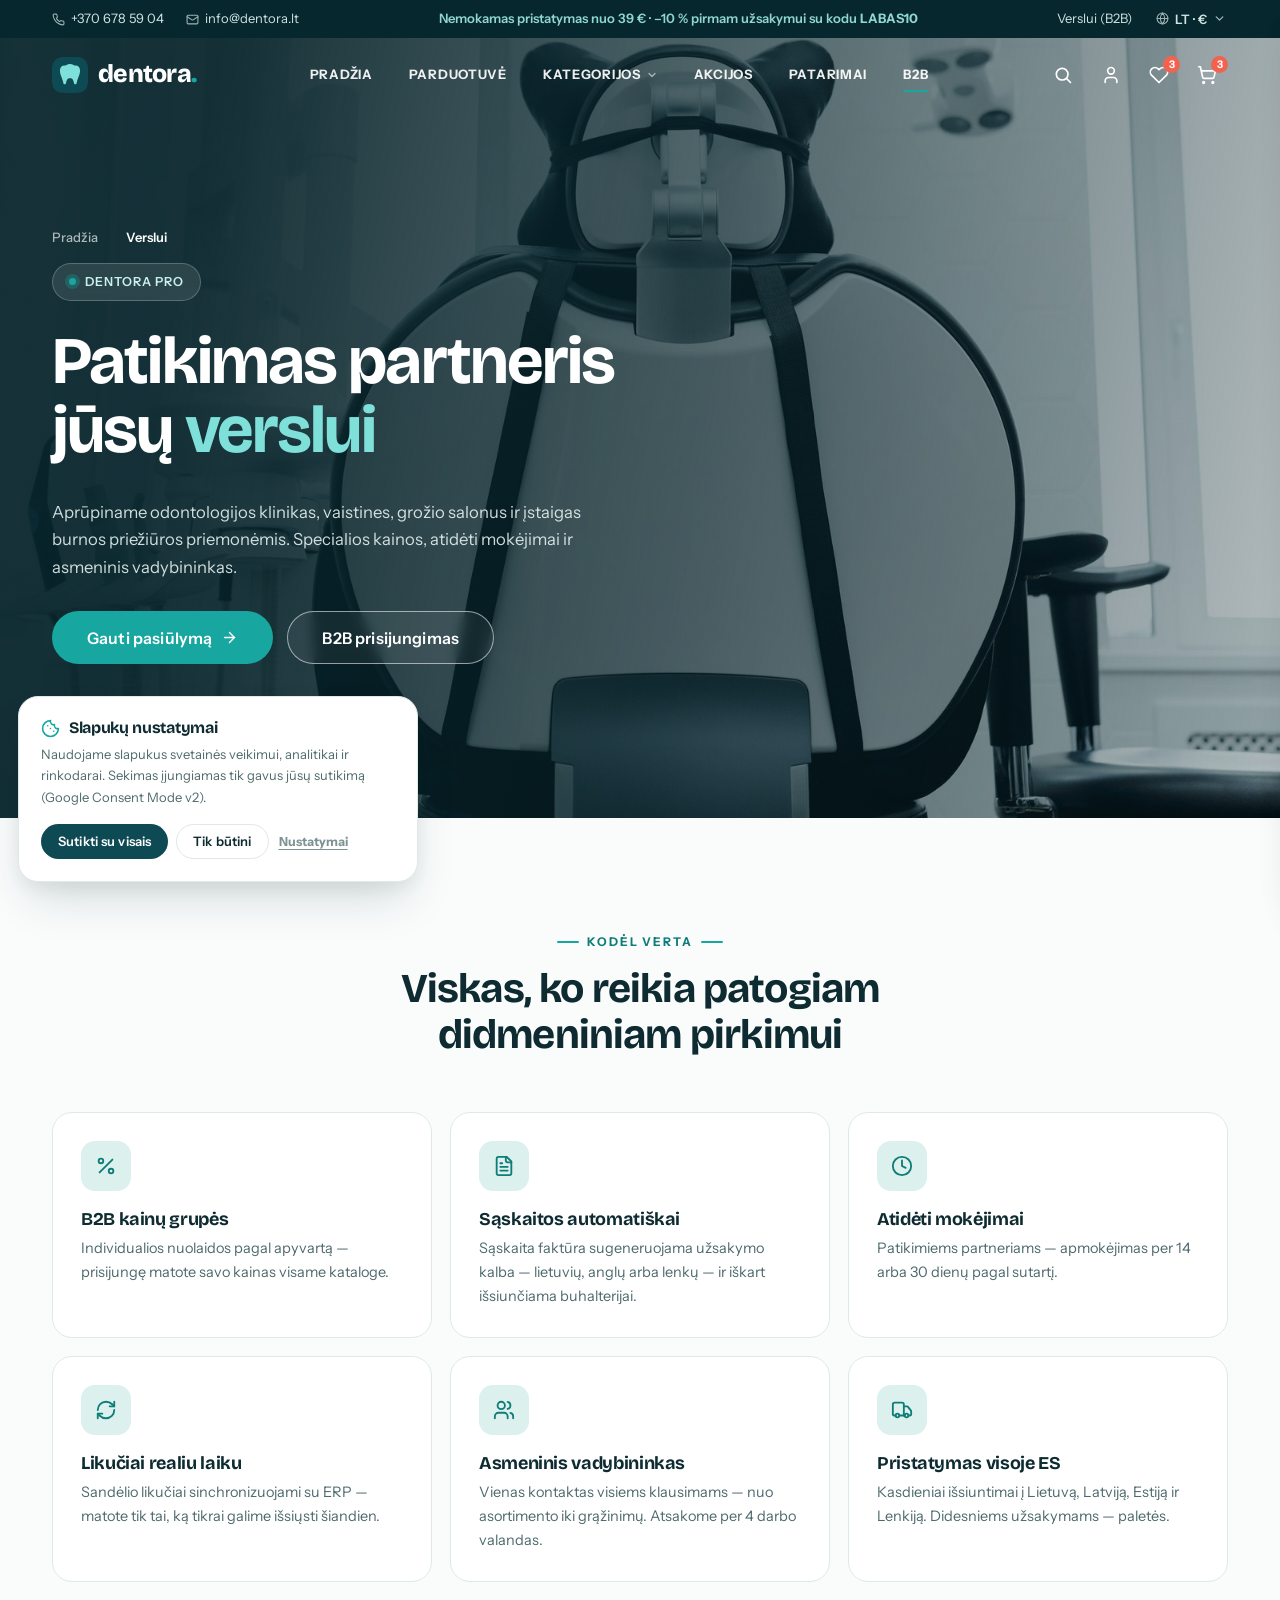
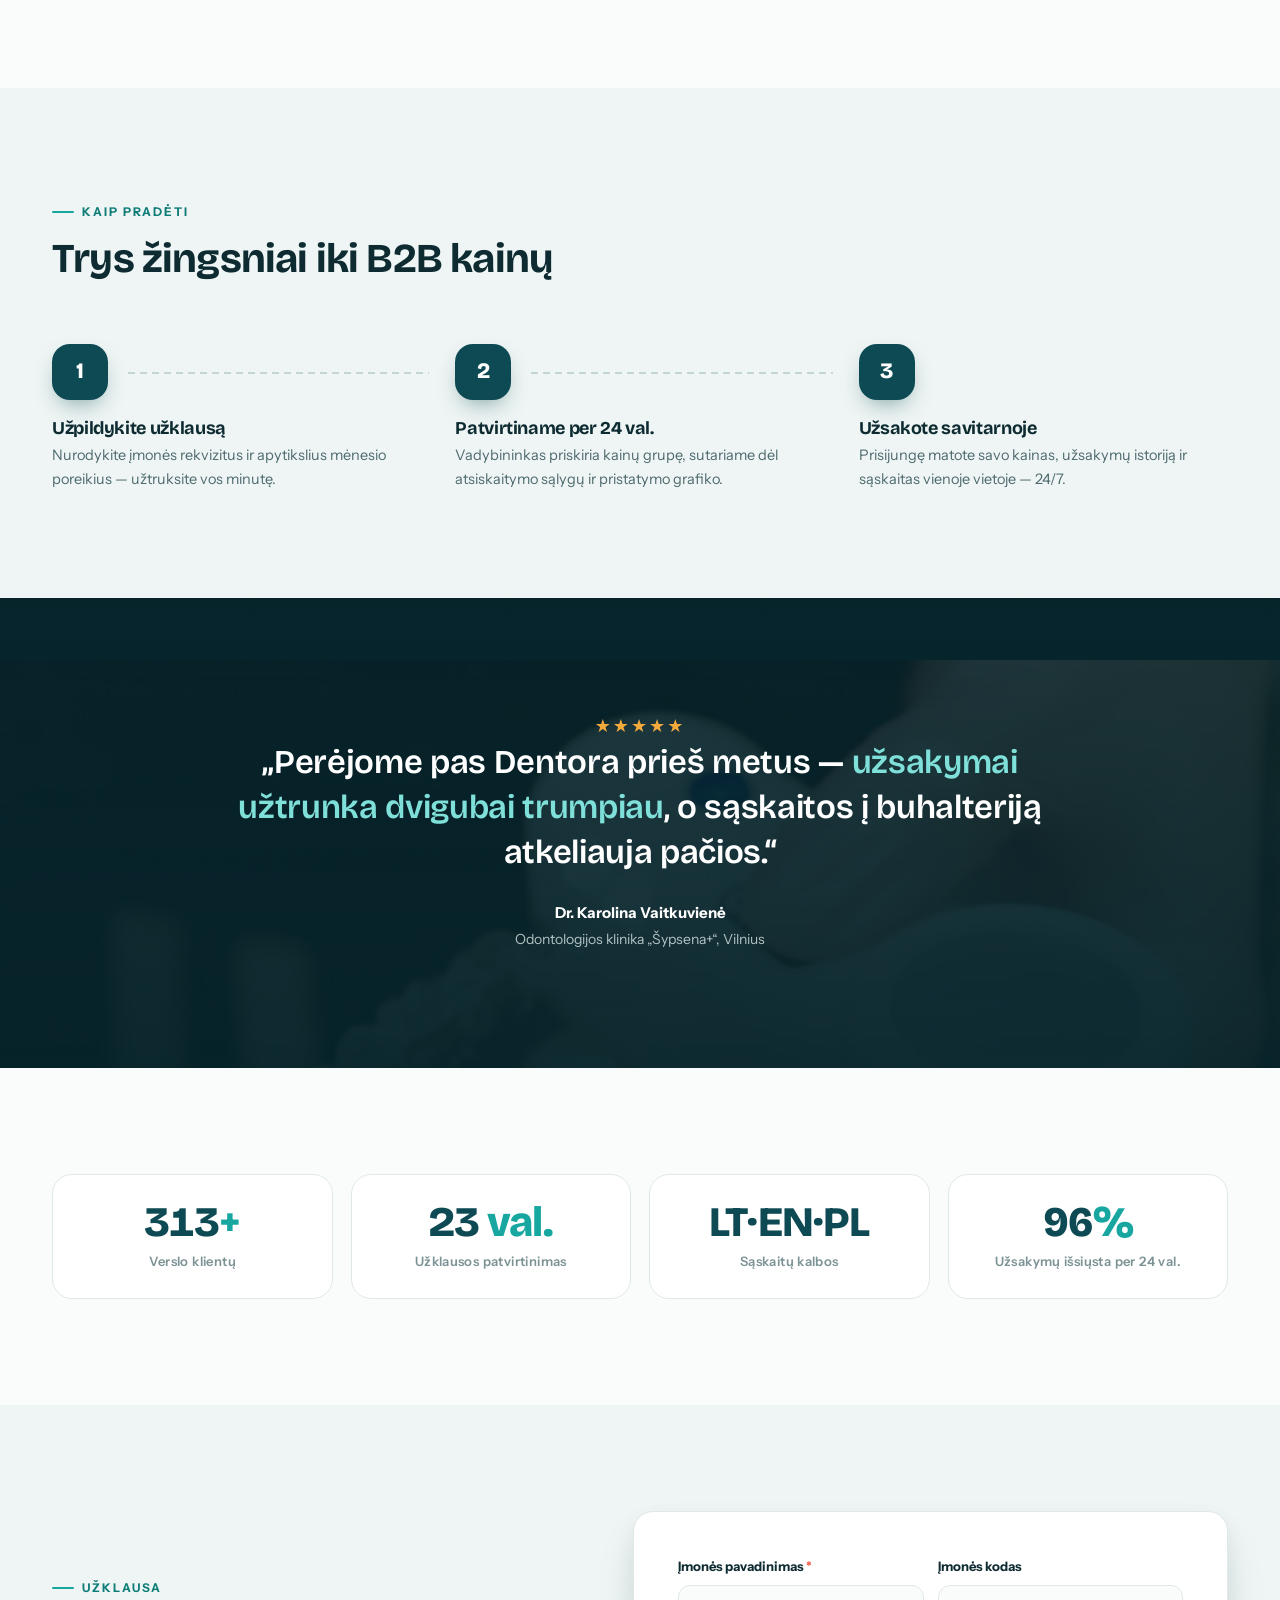
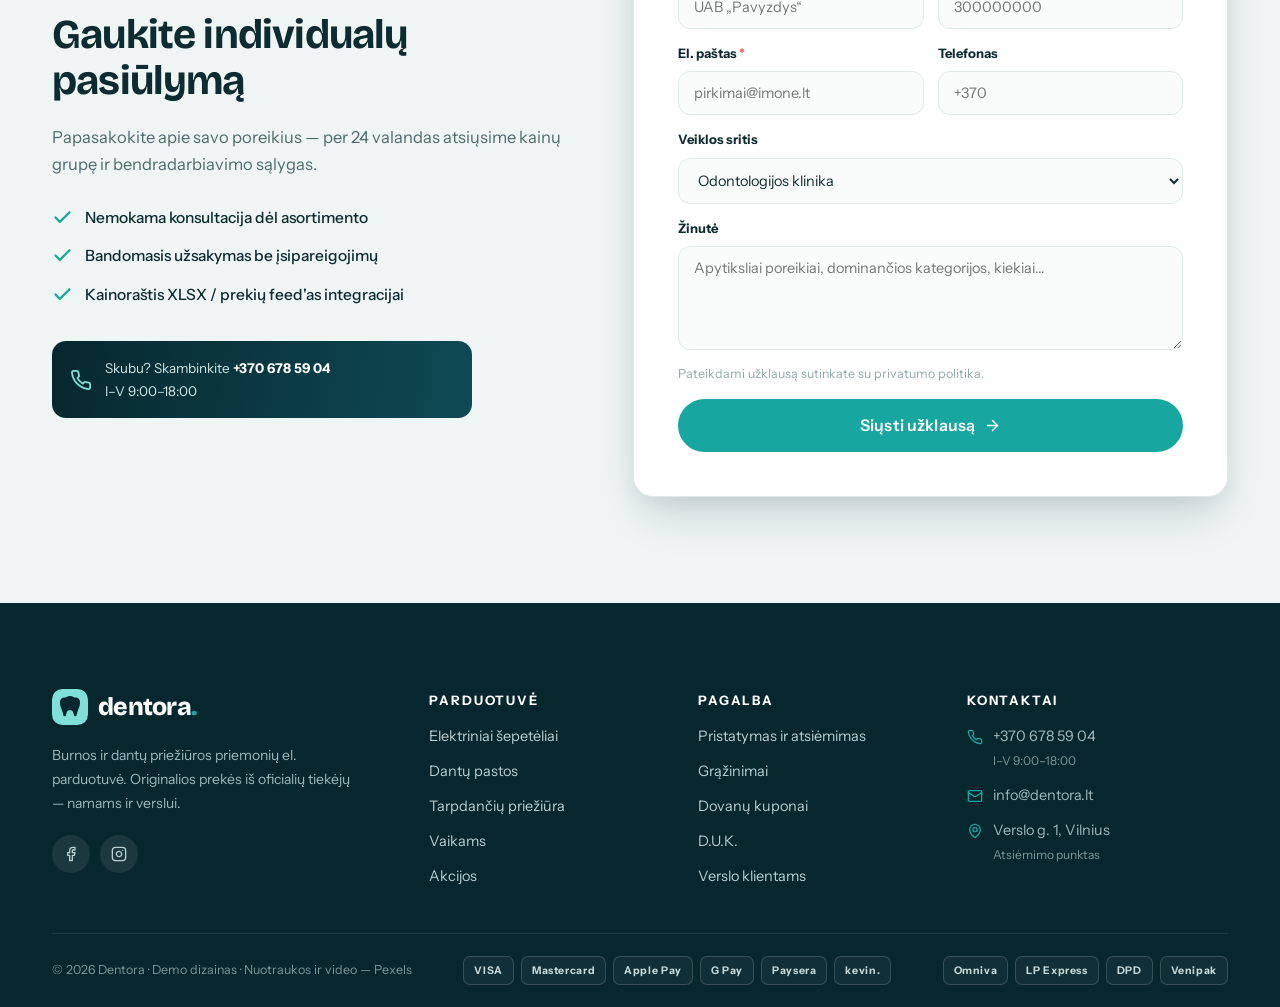
==== b2b.html @ 3f52b4b7 "Dentora demo dizainas: pradžios, parduotuvės, prekės ir B2B puslapiai Statinis HTML demo burnos prie" ====
<!doctype html>
<html lang="lt">
<head>
<meta charset="utf-8">
<meta name="viewport" content="width=device-width, initial-scale=1, viewport-fit=cover">
<title>Dentora verslui — B2B</title>
<meta name="description" content="Demo dizainas: B2B puslapis — kainų grupės verslo klientams, automatinės sąskaitos LT/EN/PL, asmeninis vadybininkas.">
<link rel="icon" href="data:image/svg+xml,%3Csvg xmlns='http://www.w3.org/2000/svg' viewBox='0 0 24 24'%3E%3Crect width='24' height='24' rx='6' fill='%230E4A54'/%3E%3Cpath d='M12 4.6c-1.9 0-2.3 1.1-3.8 1.1S5.3 6.8 5.3 9c0 3 1.5 4.5 2.2 8.2.3 1.3 1.6 1.4 1.9 0 .4-1.8.7-3 2.6-3s2.2 1.2 2.6 3c.3 1.4 1.6 1.3 1.9 0C17.2 13.5 18.7 12 18.7 9c0-2.2-1.4-3.3-2.9-3.3S13.9 4.6 12 4.6z' fill='%237FE0DA'/%3E%3C/svg%3E">
<link rel="preconnect" href="https://fonts.googleapis.com">
<link rel="preconnect" href="https://fonts.gstatic.com" crossorigin>
<link href="https://fonts.googleapis.com/css2?family=Bricolage+Grotesque:opsz,wght@12..96,500..800&family=Instrument+Sans:ital,wght@0,400..700;1,400&display=swap" rel="stylesheet">
<link rel="stylesheet" href="assets/css/style.css">
</head>
<body>

<svg xmlns="http://www.w3.org/2000/svg" style="display:none" aria-hidden="true">
  <defs>
    <symbol id="i-search" viewBox="0 0 24 24" fill="none" stroke="currentColor" stroke-width="2" stroke-linecap="round" stroke-linejoin="round"><circle cx="11" cy="11" r="7"/><path d="m21 21-4.3-4.3"/></symbol>
    <symbol id="i-heart" viewBox="0 0 24 24" fill="none" stroke="currentColor" stroke-width="2" stroke-linecap="round" stroke-linejoin="round"><path d="M20.8 4.6a5.5 5.5 0 0 0-7.8 0L12 5.6l-1-1a5.5 5.5 0 0 0-7.8 7.8l1 1L12 21l7.8-7.6 1-1a5.5 5.5 0 0 0 0-7.8z"/></symbol>
    <symbol id="i-cart" viewBox="0 0 24 24" fill="none" stroke="currentColor" stroke-width="2" stroke-linecap="round" stroke-linejoin="round"><circle cx="8" cy="21" r="1"/><circle cx="19" cy="21" r="1"/><path d="M2.05 2.05h2l2.66 12.42a2 2 0 0 0 2 1.58h9.78a2 2 0 0 0 1.95-1.57l1.65-7.43H5.12"/></symbol>
    <symbol id="i-user" viewBox="0 0 24 24" fill="none" stroke="currentColor" stroke-width="2" stroke-linecap="round" stroke-linejoin="round"><path d="M19 21v-2a4 4 0 0 0-4-4H9a4 4 0 0 0-4 4v2"/><circle cx="12" cy="7" r="4"/></symbol>
    <symbol id="i-menu" viewBox="0 0 24 24" fill="none" stroke="currentColor" stroke-width="2" stroke-linecap="round"><path d="M4 6h16M4 12h16M4 18h16"/></symbol>
    <symbol id="i-x" viewBox="0 0 24 24" fill="none" stroke="currentColor" stroke-width="2" stroke-linecap="round"><path d="M18 6 6 18M6 6l12 12"/></symbol>
    <symbol id="i-chev" viewBox="0 0 24 24" fill="none" stroke="currentColor" stroke-width="2.5" stroke-linecap="round" stroke-linejoin="round"><path d="m6 9 6 6 6-6"/></symbol>
    <symbol id="i-arrow" viewBox="0 0 24 24" fill="none" stroke="currentColor" stroke-width="2" stroke-linecap="round" stroke-linejoin="round"><path d="M5 12h14"/><path d="m12 5 7 7-7 7"/></symbol>
    <symbol id="i-check" viewBox="0 0 24 24" fill="none" stroke="currentColor" stroke-width="2.5" stroke-linecap="round" stroke-linejoin="round"><path d="M20 6 9 17l-5-5"/></symbol>
    <symbol id="i-truck" viewBox="0 0 24 24" fill="none" stroke="currentColor" stroke-width="2" stroke-linecap="round" stroke-linejoin="round"><path d="M14 18V6a2 2 0 0 0-2-2H4a2 2 0 0 0-2 2v11a1 1 0 0 0 1 1h2"/><path d="M15 18H9"/><path d="M19 18h2a1 1 0 0 0 1-1v-3.65a1 1 0 0 0-.22-.62l-3.48-4.35A1 1 0 0 0 17.52 8H14"/><circle cx="17" cy="18" r="2"/><circle cx="7" cy="18" r="2"/></symbol>
    <symbol id="i-shield" viewBox="0 0 24 24" fill="none" stroke="currentColor" stroke-width="2" stroke-linecap="round" stroke-linejoin="round"><path d="M20 13c0 5-3.5 7.5-7.66 8.95a1 1 0 0 1-.67-.01C7.5 20.5 4 18 4 13V6a1 1 0 0 1 1-1c2 0 4.5-1.2 6.24-2.72a1.17 1.17 0 0 1 1.52 0C14.51 3.81 17 5 19 5a1 1 0 0 1 1 1z"/><path d="m9 12 2 2 4-4"/></symbol>
    <symbol id="i-briefcase" viewBox="0 0 24 24" fill="none" stroke="currentColor" stroke-width="2" stroke-linecap="round" stroke-linejoin="round"><path d="M16 20V4a2 2 0 0 0-2-2h-4a2 2 0 0 0-2 2v16"/><rect width="20" height="14" x="2" y="6" rx="2"/></symbol>
    <symbol id="i-phone" viewBox="0 0 24 24" fill="none" stroke="currentColor" stroke-width="2" stroke-linecap="round" stroke-linejoin="round"><path d="M22 16.92v3a2 2 0 0 1-2.18 2 19.79 19.79 0 0 1-8.63-3.07 19.5 19.5 0 0 1-6-6 19.79 19.79 0 0 1-3.07-8.67A2 2 0 0 1 4.11 2h3a2 2 0 0 1 2 1.72 12.84 12.84 0 0 0 .7 2.81 2 2 0 0 1-.45 2.11L8.09 9.91a16 16 0 0 0 6 6l1.27-1.27a2 2 0 0 1 2.11-.45 12.84 12.84 0 0 0 2.81.7A2 2 0 0 1 22 16.92z"/></symbol>
    <symbol id="i-mail" viewBox="0 0 24 24" fill="none" stroke="currentColor" stroke-width="2" stroke-linecap="round" stroke-linejoin="round"><rect width="20" height="16" x="2" y="4" rx="2"/><path d="m22 7-8.97 5.7a1.94 1.94 0 0 1-2.06 0L2 7"/></symbol>
    <symbol id="i-pin" viewBox="0 0 24 24" fill="none" stroke="currentColor" stroke-width="2" stroke-linecap="round" stroke-linejoin="round"><path d="M20 10c0 6-8 12-8 12s-8-6-8-12a8 8 0 0 1 16 0Z"/><circle cx="12" cy="10" r="3"/></symbol>
    <symbol id="i-globe" viewBox="0 0 24 24" fill="none" stroke="currentColor" stroke-width="2" stroke-linecap="round" stroke-linejoin="round"><circle cx="12" cy="12" r="10"/><path d="M12 2a14.5 14.5 0 0 0 0 20 14.5 14.5 0 0 0 0-20"/><path d="M2 12h20"/></symbol>
    <symbol id="i-cookie" viewBox="0 0 24 24" fill="none" stroke="currentColor" stroke-width="2" stroke-linecap="round" stroke-linejoin="round"><path d="M12 2a10 10 0 1 0 10 10 4 4 0 0 1-5-5 4 4 0 0 1-5-5"/><path d="M8.5 8.5v.01"/><path d="M16 15.5v.01"/><path d="M12 12v.01"/></symbol>
    <symbol id="i-bolt" viewBox="0 0 24 24" fill="none" stroke="currentColor" stroke-width="2" stroke-linecap="round" stroke-linejoin="round"><path d="M13 2 3 14h9l-1 8 10-12h-9l1-8z"/></symbol>
    <symbol id="i-doc" viewBox="0 0 24 24" fill="none" stroke="currentColor" stroke-width="2" stroke-linecap="round" stroke-linejoin="round"><path d="M15 2H6a2 2 0 0 0-2 2v16a2 2 0 0 0 2 2h12a2 2 0 0 0 2-2V7Z"/><path d="M14 2v4a2 2 0 0 0 2 2h4"/><path d="M10 9H8"/><path d="M16 13H8"/><path d="M16 17H8"/></symbol>
    <symbol id="i-users" viewBox="0 0 24 24" fill="none" stroke="currentColor" stroke-width="2" stroke-linecap="round" stroke-linejoin="round"><path d="M16 21v-2a4 4 0 0 0-4-4H6a4 4 0 0 0-4 4v2"/><circle cx="9" cy="7" r="4"/><path d="M22 21v-2a4 4 0 0 0-3-3.87"/><path d="M16 3.13a4 4 0 0 1 0 7.75"/></symbol>
    <symbol id="i-sync" viewBox="0 0 24 24" fill="none" stroke="currentColor" stroke-width="2" stroke-linecap="round" stroke-linejoin="round"><path d="M3 12a9 9 0 0 1 9-9 9.75 9.75 0 0 1 6.74 2.74L21 8"/><path d="M21 3v5h-5"/><path d="M21 12a9 9 0 0 1-9 9 9.75 9.75 0 0 1-6.74-2.74L3 16"/><path d="M8 16H3v5"/></symbol>
    <symbol id="i-percent" viewBox="0 0 24 24" fill="none" stroke="currentColor" stroke-width="2" stroke-linecap="round" stroke-linejoin="round"><path d="M19 5 5 19"/><circle cx="6.5" cy="6.5" r="2.5"/><circle cx="17.5" cy="17.5" r="2.5"/></symbol>
    <symbol id="i-clock" viewBox="0 0 24 24" fill="none" stroke="currentColor" stroke-width="2" stroke-linecap="round" stroke-linejoin="round"><circle cx="12" cy="12" r="10"/><path d="M12 6v6l4 2"/></symbol>
    <symbol id="i-fb" viewBox="0 0 24 24" fill="none" stroke="currentColor" stroke-width="2" stroke-linecap="round" stroke-linejoin="round"><path d="M18 2h-3a5 5 0 0 0-5 5v3H7v4h3v8h4v-8h3l1-4h-4V7a1 1 0 0 1 1-1h3z"/></symbol>
    <symbol id="i-ig" viewBox="0 0 24 24" fill="none" stroke="currentColor" stroke-width="2" stroke-linecap="round" stroke-linejoin="round"><rect width="20" height="20" x="2" y="2" rx="5"/><path d="M16 11.37A4 4 0 1 1 12.63 8 4 4 0 0 1 16 11.37z"/><path d="M17.5 6.5h.01"/></symbol>
  </defs>
</svg>

<!-- ===== ANTRAŠTĖ ===== -->
<header class="site-header site-header--overlay" id="siteHeader">
  <div class="topbar">
    <div class="container topbar__inner">
      <div class="topbar__group">
        <a href="#" data-demo><svg><use href="#i-phone"/></svg><span>+370 678 59 04</span></a>
        <a href="#" data-demo class="topbar__hide-m"><svg><use href="#i-mail"/></svg><span>info@dentora.lt</span></a>
      </div>
      <div class="topbar__promo topbar__hide-m">Nemokamas pristatymas nuo 39 € · –10 % pirmam užsakymui su kodu <b>LABAS10</b></div>
      <div class="topbar__group">
        <a href="b2b.html" class="topbar__hide-m">Verslui (B2B)</a>
        <div class="lang" data-lang>
          <button class="lang__btn" type="button" aria-haspopup="true"><svg width="13" height="13"><use href="#i-globe"/></svg>LT · €<svg width="11" height="11"><use href="#i-chev"/></svg></button>
          <div class="lang__menu">
            <button type="button" class="is-active">🇱🇹 Lietuvių</button>
            <button type="button" data-lang-demo>🇬🇧 English</button>
            <button type="button" data-lang-demo>🇵🇱 Polski</button>
          </div>
        </div>
      </div>
    </div>
  </div>
  <div class="header-main">
    <div class="container header-inner">
      <a class="logo" href="./" aria-label="Dentora — pradžia">
        <svg class="logo__mark" viewBox="0 0 24 24" aria-hidden="true"><rect width="24" height="24" rx="7" fill="#0E4A54"/><path d="M12 4.6c-1.9 0-2.3 1.1-3.8 1.1S5.3 6.8 5.3 9c0 3 1.5 4.5 2.2 8.2.3 1.3 1.6 1.4 1.9 0 .4-1.8.7-3 2.6-3s2.2 1.2 2.6 3c.3 1.4 1.6 1.3 1.9 0C17.2 13.5 18.7 12 18.7 9c0-2.2-1.4-3.3-2.9-3.3S13.9 4.6 12 4.6z" fill="#7FE0DA"/></svg>
        <span>dentora<i>.</i></span>
      </a>
      <nav class="nav" aria-label="Pagrindinis meniu">
        <a class="nav__link" href="./">Pradžia</a>
        <a class="nav__link" href="parduotuve.html">Parduotuvė</a>
        <div class="nav__item">
          <a class="nav__link" href="parduotuve.html">Kategorijos <svg><use href="#i-chev"/></svg></a>
          <div class="nav__sub">
            <a href="parduotuve.html?cat=elektriniai">Elektriniai šepetėliai <small>48</small></a>
            <a href="parduotuve.html?cat=pastos">Dantų pastos <small>156</small></a>
            <a href="parduotuve.html?cat=tarpdanciu">Tarpdančių priežiūra <small>67</small></a>
            <a href="parduotuve.html?cat=skalavimo">Skalavimo skysčiai <small>38</small></a>
            <a href="parduotuve.html?cat=balinimas">Balinimas <small>31</small></a>
            <a href="parduotuve.html?cat=vaikams">Vaikams <small>52</small></a>
            <a href="parduotuve.html" class="nav__sub-all">Visos kategorijos <svg width="14" height="14"><use href="#i-arrow"/></svg></a>
          </div>
        </div>
        <a class="nav__link" href="parduotuve.html?f=akcija">Akcijos</a>
        <a class="nav__link" href="#" data-demo>Patarimai</a>
        <a class="nav__link is-active" href="b2b.html">B2B</a>
      </nav>
      <div class="header-actions">
        <button class="icon-btn" type="button" data-open="search" aria-label="Paieška"><svg><use href="#i-search"/></svg></button>
        <button class="icon-btn" type="button" data-demo aria-label="Paskyra"><svg><use href="#i-user"/></svg></button>
        <button class="icon-btn" type="button" data-count="3" data-wish-count data-demo aria-label="Mėgstamos prekės"><svg><use href="#i-heart"/></svg></button>
        <button class="icon-btn" type="button" data-count="3" data-cart-count data-open="cart" aria-label="Krepšelis"><svg><use href="#i-cart"/></svg></button>
        <button class="icon-btn burger" type="button" data-open="nav" aria-label="Meniu"><svg><use href="#i-menu"/></svg></button>
      </div>
    </div>
  </div>
</header>

<main>

<!-- ===== PUSLAPIO HERO ===== -->
<section class="page-hero">
  <div class="page-hero__bg" data-parallax data-speed="0.18">
    <img src="assets/img/4269265.jpg" alt="">
  </div>
  <div class="container">
    <nav class="crumbs" aria-label="Naršymo kelias">
      <a href="./">Pradžia</a><svg><use href="#i-chev" transform="rotate(-90 12 12)"/></svg><span class="current">Verslui</span>
    </nav>
    <span class="hero__eyebrow"><span class="dot"></span>Dentora Pro</span>
    <h1>Patikimas partneris jūsų <em style="font-style:normal;color:#7FE0DA">verslui</em></h1>
    <p>Aprūpiname odontologijos klinikas, vaistines, grožio salonus ir įstaigas burnos priežiūros priemonėmis. Specialios kainos, atidėti mokėjimai ir asmeninis vadybininkas.</p>
    <div class="hero__cta" style="margin-top:30px">
      <a class="btn btn--accent btn--lg" href="#b2b-forma">Gauti pasiūlymą <svg><use href="#i-arrow"/></svg></a>
      <a class="btn btn--ghost btn--lg" href="#" data-demo>B2B prisijungimas</a>
    </div>
  </div>
</section>

<!-- ===== NAUDOS ===== -->
<section class="section">
  <div class="container">
    <div class="section-head section-head--center reveal">
      <span class="eyebrow">Kodėl verta</span>
      <h2>Viskas, ko reikia patogiam didmeniniam pirkimui</h2>
    </div>
    <div class="benefit-grid">
      <div class="benefit-card reveal">
        <div class="usp__icon"><svg><use href="#i-percent"/></svg></div>
        <h3>B2B kainų grupės</h3>
        <p>Individualios nuolaidos pagal apyvartą — prisijungę matote savo kainas visame kataloge.</p>
      </div>
      <div class="benefit-card reveal" data-delay="1">
        <div class="usp__icon"><svg><use href="#i-doc"/></svg></div>
        <h3>Sąskaitos automatiškai</h3>
        <p>Sąskaita faktūra sugeneruojama užsakymo kalba — lietuvių, anglų arba lenkų — ir iškart išsiunčiama buhalterijai.</p>
      </div>
      <div class="benefit-card reveal" data-delay="2">
        <div class="usp__icon"><svg><use href="#i-clock"/></svg></div>
        <h3>Atidėti mokėjimai</h3>
        <p>Patikimiems partneriams — apmokėjimas per 14 arba 30 dienų pagal sutartį.</p>
      </div>
      <div class="benefit-card reveal">
        <div class="usp__icon"><svg><use href="#i-sync"/></svg></div>
        <h3>Likučiai realiu laiku</h3>
        <p>Sandėlio likučiai sinchronizuojami su ERP — matote tik tai, ką tikrai galime išsiųsti šiandien.</p>
      </div>
      <div class="benefit-card reveal" data-delay="1">
        <div class="usp__icon"><svg><use href="#i-users"/></svg></div>
        <h3>Asmeninis vadybininkas</h3>
        <p>Vienas kontaktas visiems klausimams — nuo asortimento iki grąžinimų. Atsakome per 4 darbo valandas.</p>
      </div>
      <div class="benefit-card reveal" data-delay="2">
        <div class="usp__icon"><svg><use href="#i-truck"/></svg></div>
        <h3>Pristatymas visoje ES</h3>
        <p>Kasdieniai išsiuntimai į Lietuvą, Latviją, Estiją ir Lenkiją. Didesniems užsakymams — paletės.</p>
      </div>
    </div>
  </div>
</section>

<!-- ===== ŽINGSNIAI ===== -->
<section class="section section--soft">
  <div class="container">
    <div class="section-head reveal">
      <span class="eyebrow">Kaip pradėti</span>
      <h2>Trys žingsniai iki B2B kainų</h2>
    </div>
    <div class="steps">
      <div class="step reveal">
        <div class="step__num">1</div>
        <h3>Užpildykite užklausą</h3>
        <p>Nurodykite įmonės rekvizitus ir apytikslius mėnesio poreikius — užtruksite vos minutę.</p>
      </div>
      <div class="step reveal" data-delay="1">
        <div class="step__num">2</div>
        <h3>Patvirtiname per 24 val.</h3>
        <p>Vadybininkas priskiria kainų grupę, sutariame dėl atsiskaitymo sąlygų ir pristatymo grafiko.</p>
      </div>
      <div class="step reveal" data-delay="2">
        <div class="step__num">3</div>
        <h3>Užsakote savitarnoje</h3>
        <p>Prisijungę matote savo kainas, užsakymų istoriją ir sąskaitas vienoje vietoje — 24/7.</p>
      </div>
    </div>
  </div>
</section>

<!-- ===== CITATA (parallax) ===== -->
<section class="quote-band">
  <div class="quote-band__bg" data-parallax data-speed="0.16">
    <img src="assets/img/3958092.jpg" alt="">
  </div>
  <div class="container">
    <div class="quote-band__inner">
      <span class="stars reveal" style="--r:100%;font-size:18px">★★★★★</span>
      <blockquote class="reveal" data-delay="1">„Perėjome pas Dentora prieš metus — <em>užsakymai užtrunka dvigubai trumpiau</em>, o sąskaitos į buhalteriją atkeliauja pačios.“</blockquote>
      <cite class="reveal" data-delay="2"><b>Dr. Karolina Vaitkuvienė</b>Odontologijos klinika „Šypsena+“, Vilnius</cite>
    </div>
  </div>
</section>

<!-- ===== SKAIČIAI ===== -->
<section class="section">
  <div class="container">
    <div class="stats" style="margin-top:0">
      <div class="stat reveal"><div class="stat__num"><span data-count="320">0</span><i>+</i></div><small>Verslo klientų</small></div>
      <div class="stat reveal" data-delay="1"><div class="stat__num"><span data-count="24">0</span><i> val.</i></div><small>Užklausos patvirtinimas</small></div>
      <div class="stat reveal" data-delay="2"><div class="stat__num">LT·EN·PL</div><small>Sąskaitų kalbos</small></div>
      <div class="stat reveal" data-delay="3"><div class="stat__num"><span data-count="98">0</span><i>%</i></div><small>Užsakymų išsiųsta per 24 val.</small></div>
    </div>
  </div>
</section>

<!-- ===== UŽKLAUSOS FORMA ===== -->
<section class="section section--soft" id="b2b-forma" style="scroll-margin-top:120px">
  <div class="container">
    <div class="lead-grid">
      <div class="reveal">
        <span class="eyebrow">Užklausa</span>
        <h2>Gaukite individualų pasiūlymą</h2>
        <p>Papasakokite apie savo poreikius — per 24 valandas atsiųsime kainų grupę ir bendradarbiavimo sąlygas.</p>
        <ul class="checklist">
          <li><svg><use href="#i-check"/></svg><span>Nemokama konsultacija dėl asortimento</span></li>
          <li><svg><use href="#i-check"/></svg><span>Bandomasis užsakymas be įsipareigojimų</span></li>
          <li><svg><use href="#i-check"/></svg><span>Kainoraštis XLSX / prekių feed'as integracijai</span></li>
        </ul>
        <div class="b2b-note" style="max-width:420px">
          <svg><use href="#i-phone"/></svg>
          <span>Skubu? Skambinkite <b>+370 678 59 04</b><br>I–V 9:00–18:00</span>
        </div>
      </div>
      <div class="lead-card reveal" data-delay="1">
        <form data-form="lead" novalidate>
          <div class="form-grid">
            <div class="field"><label for="f-imone">Įmonės pavadinimas <i>*</i></label><input id="f-imone" type="text" placeholder="UAB „Pavyzdys“" required></div>
            <div class="field"><label for="f-kodas">Įmonės kodas</label><input id="f-kodas" type="text" placeholder="300000000"></div>
            <div class="field"><label for="f-pastas">El. paštas <i>*</i></label><input id="f-pastas" type="email" placeholder="pirkimai@imone.lt" required></div>
            <div class="field"><label for="f-tel">Telefonas</label><input id="f-tel" type="tel" placeholder="+370"></div>
            <div class="field field--full"><label for="f-tipas">Veiklos sritis</label>
              <select id="f-tipas">
                <option>Odontologijos klinika</option>
                <option>Vaistinė</option>
                <option>Grožio salonas / SPA</option>
                <option>Prekyba / perpardavimas</option>
                <option>Kita</option>
              </select>
            </div>
            <div class="field field--full"><label for="f-msg">Žinutė</label><textarea id="f-msg" placeholder="Apytiksliai poreikiai, dominančios kategorijos, kiekiai…"></textarea></div>
          </div>
          <p class="form-note" style="margin:14px 0">Pateikdami užklausą sutinkate su privatumo politika.</p>
          <button class="btn btn--accent btn--lg btn--block" type="submit">Siųsti užklausą <svg><use href="#i-arrow"/></svg></button>
        </form>
        <div class="form-success" hidden style="background:var(--aqua-mist);border-color:var(--aqua);color:var(--ink)">
          <svg style="color:var(--aqua-ink)"><use href="#i-check"/></svg>
          <div><b>Užklausa gauta!</b><br>Vadybininkas susisieks per 24 darbo valandas. (Demo — užklausa niekur nesiunčiama.)</div>
        </div>
      </div>
    </div>
  </div>
</section>

</main>

<!-- ===== FOOTER ===== -->
<footer class="footer">
  <div class="container">
    <div class="footer__grid">
      <div class="footer__about">
        <a class="logo" href="./"><svg class="logo__mark" viewBox="0 0 24 24" aria-hidden="true"><rect width="24" height="24" rx="7" fill="#7FE0DA"/><path d="M12 4.6c-1.9 0-2.3 1.1-3.8 1.1S5.3 6.8 5.3 9c0 3 1.5 4.5 2.2 8.2.3 1.3 1.6 1.4 1.9 0 .4-1.8.7-3 2.6-3s2.2 1.2 2.6 3c.3 1.4 1.6 1.3 1.9 0C17.2 13.5 18.7 12 18.7 9c0-2.2-1.4-3.3-2.9-3.3S13.9 4.6 12 4.6z" fill="#07272E"/></svg><span>dentora<i>.</i></span></a>
        <p>Burnos ir dantų priežiūros priemonių el. parduotuvė. Originalios prekės iš oficialių tiekėjų — namams ir verslui.</p>
        <div class="socials">
          <a href="#" data-demo aria-label="Facebook"><svg><use href="#i-fb"/></svg></a>
          <a href="#" data-demo aria-label="Instagram"><svg><use href="#i-ig"/></svg></a>
        </div>
      </div>
      <div>
        <h4>Parduotuvė</h4>
        <ul>
          <li><a href="parduotuve.html?cat=elektriniai">Elektriniai šepetėliai</a></li>
          <li><a href="parduotuve.html?cat=pastos">Dantų pastos</a></li>
          <li><a href="parduotuve.html?cat=tarpdanciu">Tarpdančių priežiūra</a></li>
          <li><a href="parduotuve.html?cat=vaikams">Vaikams</a></li>
          <li><a href="parduotuve.html?f=akcija">Akcijos</a></li>
        </ul>
      </div>
      <div>
        <h4>Pagalba</h4>
        <ul>
          <li><a href="#" data-demo>Pristatymas ir atsiėmimas</a></li>
          <li><a href="#" data-demo>Grąžinimai</a></li>
          <li><a href="#" data-demo>Dovanų kuponai</a></li>
          <li><a href="#" data-demo>D.U.K.</a></li>
          <li><a href="b2b.html">Verslo klientams</a></li>
        </ul>
      </div>
      <div>
        <h4>Kontaktai</h4>
        <ul class="footer__contact">
          <li><svg><use href="#i-phone"/></svg><span>+370 678 59 04<br><small style="color:#7C9899">I–V 9:00–18:00</small></span></li>
          <li><svg><use href="#i-mail"/></svg><span>info@dentora.lt</span></li>
          <li><svg><use href="#i-pin"/></svg><span>Verslo g. 1, Vilnius<br><small style="color:#7C9899">Atsiėmimo punktas</small></span></li>
        </ul>
      </div>
    </div>
    <div class="footer__bottom">
      <span>© 2026 Dentora · Demo dizainas · Nuotraukos ir video — Pexels</span>
      <div class="badge-row">
        <span class="pill-badge">VISA</span><span class="pill-badge">Mastercard</span><span class="pill-badge">Apple Pay</span><span class="pill-badge">G Pay</span><span class="pill-badge">Paysera</span><span class="pill-badge">kevin.</span>
      </div>
      <div class="badge-row">
        <span class="pill-badge">Omniva</span><span class="pill-badge">LP Express</span><span class="pill-badge">DPD</span><span class="pill-badge">Venipak</span>
      </div>
    </div>
  </div>
</footer>

<!-- ===== OVERLAY'AI ===== -->
<div class="backdrop" data-backdrop></div>

<div class="search-overlay" data-panel="search" role="dialog" aria-label="Paieška">
  <div class="search-box">
    <form data-form="search">
      <svg width="19" height="19" style="color:#93A9AB"><use href="#i-search"/></svg>
      <input type="search" placeholder="Ieškoti prekių, kategorijų, prekės ženklų…" aria-label="Paieška" id="search-input">
      <button class="btn btn--primary btn--sm" type="submit">Ieškoti</button>
    </form>
    <div class="search-box__meta">Populiariausios užklausos:</div>
    <div class="search-box__tags">
      <button type="button" data-search-tag>elektrinis šepetėlis</button>
      <button type="button" data-search-tag>curaprox</button>
      <button type="button" data-search-tag>balinimo juostelės</button>
      <button type="button" data-search-tag>irigatorius</button>
      <button type="button" data-search-tag>pasta be fluoro</button>
    </div>
    <div class="search-box__note"><svg><use href="#i-bolt"/></svg>Gyvoje svetainėje rezultatai rodomi realiu laiku (AJAX paieška su prekių kortelėmis).</div>
  </div>
</div>

<aside class="minicart" data-panel="cart" role="dialog" aria-label="Krepšelis">
  <div class="minicart__head">
    <h3>Krepšelis <span class="muted" data-cart-qty>(3)</span></h3>
    <button class="icon-btn" type="button" data-close aria-label="Uždaryti"><svg><use href="#i-x"/></svg></button>
  </div>
  <div class="freeship">
    <span data-freeship-label>Iki <strong>nemokamo pristatymo</strong> liko <strong data-freeship-left>19,70 €</strong></span>
    <div class="freeship__bar"><div class="freeship__fill" data-freeship-fill></div></div>
  </div>
  <div class="minicart__items" data-cart-items>
    <div class="cart-item" data-price="8.50">
      <img src="assets/img/6322805.jpg" alt="">
      <div class="cart-item__body">
        <p class="cart-item__title">Curaprox Be You balinamoji pasta</p>
        <p class="cart-item__meta">90 ml · Persikų skonio</p>
        <div class="cart-item__row">
          <span class="qty"><button type="button" data-qty="-1" aria-label="Mažiau">−</button><input type="text" value="1" inputmode="numeric" aria-label="Kiekis"><button type="button" data-qty="1" aria-label="Daugiau">+</button></span>
          <span class="cart-item__price">8,50 €</span>
          <button class="cart-item__remove" type="button" aria-label="Pašalinti"><svg><use href="#i-x"/></svg></button>
        </div>
      </div>
    </div>
    <div class="cart-item" data-price="5.40">
      <img src="assets/img/5938281.jpg" alt="">
      <div class="cart-item__body">
        <p class="cart-item__title">TePe tarpdančių šepetėlių rinkinys</p>
        <p class="cart-item__meta">8 vnt. · Mišrūs dydžiai</p>
        <div class="cart-item__row">
          <span class="qty"><button type="button" data-qty="-1" aria-label="Mažiau">−</button><input type="text" value="2" inputmode="numeric" aria-label="Kiekis"><button type="button" data-qty="1" aria-label="Daugiau">+</button></span>
          <span class="cart-item__price">10,80 €</span>
          <button class="cart-item__remove" type="button" aria-label="Pašalinti"><svg><use href="#i-x"/></svg></button>
        </div>
      </div>
    </div>
  </div>
  <div class="minicart__foot">
    <div class="minicart__total"><span>Tarpinė suma</span><span data-cart-total>19,30 €</span></div>
    <button class="btn btn--accent btn--block" type="button" data-demo>Apmokėti</button>
    <button class="btn btn--outline btn--block" type="button" data-close>Tęsti apsipirkimą</button>
    <p class="minicart__note">Demo krepšelis — pristatymo kaina apskaičiuojama apmokėjimo žingsnyje.</p>
  </div>
</aside>

<nav class="mobile-nav" data-panel="nav" aria-label="Mobilus meniu">
  <div class="mobile-nav__head">
    <span class="logo" style="font-size:21px"><svg class="logo__mark" style="width:30px;height:30px" viewBox="0 0 24 24" aria-hidden="true"><rect width="24" height="24" rx="7" fill="#0E4A54"/><path d="M12 4.6c-1.9 0-2.3 1.1-3.8 1.1S5.3 6.8 5.3 9c0 3 1.5 4.5 2.2 8.2.3 1.3 1.6 1.4 1.9 0 .4-1.8.7-3 2.6-3s2.2 1.2 2.6 3c.3 1.4 1.6 1.3 1.9 0C17.2 13.5 18.7 12 18.7 9c0-2.2-1.4-3.3-2.9-3.3S13.9 4.6 12 4.6z" fill="#7FE0DA"/></svg><span>dentora<i>.</i></span></span>
    <button class="icon-btn" type="button" data-close aria-label="Uždaryti"><svg><use href="#i-x"/></svg></button>
  </div>
  <a href="./">Pradžia</a>
  <a href="parduotuve.html">Parduotuvė</a>
  <a href="parduotuve.html?cat=elektriniai">Elektriniai šepetėliai <small>48</small></a>
  <a href="parduotuve.html?cat=pastos">Dantų pastos <small>156</small></a>
  <a href="parduotuve.html?cat=vaikams">Vaikams <small>52</small></a>
  <a href="parduotuve.html?f=akcija">Akcijos</a>
  <a href="b2b.html">Verslui (B2B)</a>
  <a class="btn btn--primary" href="parduotuve.html">Apžiūrėti parduotuvę</a>
</nav>

<div class="cookiebar" data-cookiebar>
  <div data-cookie-view="main">
    <h4><svg><use href="#i-cookie"/></svg>Slapukų nustatymai</h4>
    <p>Naudojame slapukus svetainės veikimui, analitikai ir rinkodarai. Sekimas įjungiamas tik gavus jūsų sutikimą (Google Consent Mode v2).</p>
    <div class="cookiebar__btns">
      <button class="btn btn--primary" type="button" data-cookie="all">Sutikti su visais</button>
      <button class="btn btn--outline" type="button" data-cookie="necessary">Tik būtini</button>
      <button class="cookiebar__settings" type="button" data-cookie-settings>Nustatymai</button>
    </div>
  </div>
  <div data-cookie-view="settings" hidden>
    <h4><svg><use href="#i-cookie"/></svg>Pasirinkite slapukus</h4>
    <div class="cookie-toggles">
      <div class="cookie-toggle"><div><b>Būtini</b><small>Svetainės veikimui — visada aktyvūs</small></div><label class="switch"><input type="checkbox" checked disabled><i></i></label></div>
      <div class="cookie-toggle"><div><b>Analitiniai</b><small>Google Analytics 4</small></div><label class="switch"><input type="checkbox" id="ck-analytics"><i></i></label></div>
      <div class="cookie-toggle"><div><b>Rinkodaros</b><small>Meta Pixel, Google Ads</small></div><label class="switch"><input type="checkbox" id="ck-marketing"><i></i></label></div>
    </div>
    <div class="cookiebar__btns">
      <button class="btn btn--primary" type="button" data-cookie="custom">Išsaugoti pasirinkimą</button>
    </div>
  </div>
</div>

<div class="toast-stack" data-toasts aria-live="polite"></div>

<script src="assets/js/main.js"></script>
</body>
</html>
---- assets/css/style.css ----
/* ============================================================
   DENTORA — burnos priežiūros e-parduotuvės demo dizainas
   Stilius: Salient-tipo sekcijos, parallax, santūrus premium
   Layout: pilno pločio sekcijų srautas, 1240px konteineris
   ============================================================ */

:root{
  /* Spalvos */
  --paper:#FAFCFC;        /* puslapio fonas */
  --mist:#EEF5F4;         /* švelnios sekcijos / žymės */
  --ink:#0D2B31;          /* antraštės */
  --slate:#4E6A6D;        /* tekstas */
  --petrol:#0E4A54;       /* pagrindinė brand spalva */
  --deep:#07272E;         /* footer / overlay */
  --aqua:#17A7A0;         /* akcentas */
  --aqua-ink:#0E7C77;     /* akcentas hover */
  --aqua-mist:#DCF0EE;    /* akcento fonas */
  --coral:#F2634F;        /* akcijų ženkliukai */
  --amber:#F4A93C;        /* žvaigždutės */
  --line:#DFE9E8;
  --white:#FFFFFF;
  /* Šriftai */
  --font-display:"Bricolage Grotesque", "Instrument Sans", system-ui, sans-serif;
  --font-body:"Instrument Sans", system-ui, -apple-system, "Segoe UI", sans-serif;
  /* Kita */
  --r-lg:20px; --r-md:14px; --r-sm:10px;
  --shadow-s:0 1px 2px rgba(13,43,49,.05),0 2px 8px rgba(13,43,49,.05);
  --shadow-m:0 6px 18px rgba(13,43,49,.08),0 2px 6px rgba(13,43,49,.05);
  --shadow-l:0 24px 48px -12px rgba(13,43,49,.18),0 8px 20px rgba(13,43,49,.06);
  --header-h:74px; --topbar-h:38px;
  --container:1240px;
  color-scheme:light;
}

/* ---------- Bazė ---------- */
*,*::before,*::after{box-sizing:border-box}
html{scroll-behavior:smooth;-webkit-text-size-adjust:100%}
body{
  margin:0;
  font-family:var(--font-body);
  font-size:16.5px;line-height:1.65;
  color:var(--slate);
  background:var(--paper);
  -webkit-font-smoothing:antialiased;
}
img{max-width:100%;display:block}
h1,h2,h3,h4{
  font-family:var(--font-display);
  color:var(--ink);
  line-height:1.12;
  letter-spacing:-.02em;
  margin:0 0 .5em;
  text-wrap:balance;
  font-weight:700;
}
h1{font-size:clamp(2.5rem,5.2vw,4.3rem);line-height:1.04;letter-spacing:-.028em}
h2{font-size:clamp(1.85rem,3.2vw,2.8rem)}
h3{font-size:clamp(1.2rem,1.8vw,1.45rem)}
p{margin:0 0 1em}
a{color:var(--aqua-ink);text-decoration:none}
a:hover{color:var(--petrol)}
button{font-family:inherit;cursor:pointer}
input,select,textarea{font-family:inherit;font-size:15px;color:var(--ink)}
::selection{background:var(--aqua);color:#fff}
:focus-visible{outline:2px solid var(--aqua);outline-offset:2px;border-radius:4px}
[hidden]{display:none!important}

.container{max-width:var(--container);margin-inline:auto;padding-inline:clamp(16px,4vw,32px)}
.section{padding-block:clamp(64px,9vw,106px)}
.section--soft{background:var(--mist)}
.section--tight{padding-block:clamp(44px,6vw,72px)}
.muted{color:#7C9294}
.nowrap{white-space:nowrap}

.section-head{max-width:640px;margin-bottom:clamp(34px,5vw,54px)}
.section-head--center{margin-inline:auto;text-align:center}
.section-head--row{max-width:none;display:flex;align-items:flex-end;justify-content:space-between;gap:24px;flex-wrap:wrap}
.section-head--row>div{max-width:640px}
.section-head p{margin-bottom:0}
.eyebrow{
  display:inline-flex;align-items:center;gap:8px;
  font-size:12px;font-weight:700;letter-spacing:.16em;text-transform:uppercase;
  color:var(--aqua-ink);margin-bottom:14px;
}
.eyebrow::before{content:"";width:22px;height:2px;background:var(--aqua);border-radius:2px}
.section-head--center .eyebrow::after{content:"";width:22px;height:2px;background:var(--aqua);border-radius:2px}

/* ---------- Mygtukai ---------- */
.btn{
  display:inline-flex;align-items:center;justify-content:center;gap:9px;
  padding:14px 27px;border-radius:999px;border:1.5px solid transparent;
  font-size:15px;font-weight:600;letter-spacing:.01em;line-height:1;
  transition:transform .25s ease,box-shadow .25s ease,background .25s ease,color .25s ease,border-color .25s;
  text-decoration:none;white-space:nowrap;
}
.btn svg{width:17px;height:17px;flex:none}
.btn--primary{background:var(--petrol);color:#fff}
.btn--primary:hover{background:var(--deep);color:#fff;transform:translateY(-2px);box-shadow:0 12px 24px -8px rgba(7,39,46,.45)}
.btn--accent{background:var(--aqua);color:#fff}
.btn--accent:hover{background:var(--aqua-ink);color:#fff;transform:translateY(-2px);box-shadow:0 12px 24px -8px rgba(23,167,160,.5)}
.btn--light{background:#fff;color:var(--ink);box-shadow:var(--shadow-s)}
.btn--light:hover{color:var(--petrol);transform:translateY(-2px);box-shadow:var(--shadow-m)}
.btn--ghost{border-color:rgba(255,255,255,.55);color:#fff;background:rgba(255,255,255,.06);backdrop-filter:blur(6px)}
.btn--ghost:hover{border-color:#fff;background:rgba(255,255,255,.14);color:#fff;transform:translateY(-2px)}
.btn--outline{border-color:var(--line);color:var(--ink);background:#fff}
.btn--outline:hover{border-color:var(--aqua);color:var(--aqua-ink)}
.btn--sm{padding:10px 18px;font-size:13.5px}
.btn--lg{padding:17px 34px;font-size:16px}
.btn--block{width:100%}

/* ---------- Viršutinė juosta + antraštė ---------- */
.site-header{
  position:fixed;inset-inline:0;top:env(safe-area-inset-top,0px);z-index:120;
  transition:background .35s ease,box-shadow .35s ease;
}
.topbar{
  height:var(--topbar-h);font-size:13px;
  background:var(--deep);color:#AECBCB;
  transition:margin-top .35s ease;
}
.topbar__inner{height:100%;display:flex;align-items:center;justify-content:space-between;gap:16px}
.topbar a{color:#CFE3E2;display:inline-flex;align-items:center;gap:6px}
.topbar a:hover{color:#fff}
.topbar svg{width:13px;height:13px;opacity:.75}
.topbar__group{display:flex;align-items:center;gap:22px;min-width:0}
.topbar__promo{color:#8FD6D1;font-weight:600;overflow:hidden;text-overflow:ellipsis;white-space:nowrap}
.is-scrolled .topbar{margin-top:calc(var(--topbar-h)*-1)}

.lang{position:relative}
.lang__btn{display:inline-flex;align-items:center;gap:6px;background:none;border:0;color:#CFE3E2;font-size:13px;font-weight:600;padding:4px 2px}
.lang__btn:hover{color:#fff}
.lang__menu{
  position:absolute;top:calc(100% + 8px);right:0;min-width:150px;z-index:50;
  background:#fff;border-radius:var(--r-sm);box-shadow:var(--shadow-l);
  padding:6px;opacity:0;visibility:hidden;transform:translateY(6px);
  transition:.25s ease;
}
.lang.is-open .lang__menu{opacity:1;visibility:visible;transform:none}
.lang__menu button{
  display:flex;width:100%;align-items:center;gap:9px;padding:9px 12px;border:0;background:none;
  border-radius:8px;font-size:13.5px;font-weight:500;color:var(--ink);
}
.lang__menu button:hover{background:var(--mist)}
.lang__menu .is-active{color:var(--aqua-ink);font-weight:700}

.header-main{height:var(--header-h);background:transparent;transition:background .3s}
.header-inner{height:100%;display:flex;align-items:center;gap:clamp(18px,3vw,40px)}
.site-header:not(.site-header--overlay),
.site-header.is-scrolled{background:rgba(255,255,255,.94);backdrop-filter:blur(14px);box-shadow:0 1px 0 var(--line)}
.site-header.is-scrolled{box-shadow:0 10px 30px -18px rgba(13,43,49,.25),0 1px 0 var(--line)}

.logo{display:inline-flex;align-items:center;gap:10px;font-family:var(--font-display);font-weight:800;font-size:25px;letter-spacing:-.03em;color:var(--ink)}
.logo:hover{color:var(--ink)}
.logo__mark{width:36px;height:36px;flex:none}
.logo span i{font-style:normal;color:var(--aqua)}
.site-header--overlay:not(.is-scrolled) .logo{color:#fff}

.nav{display:flex;align-items:center;gap:clamp(4px,1vw,10px);margin-inline:auto}
.nav__link{
  position:relative;display:inline-flex;align-items:center;gap:5px;
  padding:10px 13px;font-size:13px;font-weight:700;letter-spacing:.055em;text-transform:uppercase;
  color:var(--ink);border-radius:8px;
}
.nav__link svg{width:12px;height:12px;opacity:.6;transition:transform .25s}
.nav__link::after{
  content:"";position:absolute;left:13px;right:13px;bottom:4px;height:2px;border-radius:2px;
  background:var(--aqua);transform:scaleX(0);transform-origin:left;transition:transform .3s ease;
}
.nav__link:hover{color:var(--ink)}
.nav__link:hover::after,.nav__link.is-active::after{transform:scaleX(1)}
.site-header--overlay:not(.is-scrolled) .nav__link{color:rgba(255,255,255,.92)}
.site-header--overlay:not(.is-scrolled) .nav__link:hover{color:#fff}

.nav__item{position:relative}
.nav__item:hover .nav__link svg,.nav__item:focus-within .nav__link svg{transform:rotate(180deg)}
.nav__sub{
  position:absolute;top:100%;left:0;min-width:270px;padding:10px;z-index:60;
  background:#fff;border-radius:var(--r-md);box-shadow:var(--shadow-l);
  opacity:0;visibility:hidden;transform:translateY(10px);transition:.28s ease;
}
.nav__item:hover .nav__sub,.nav__item:focus-within .nav__sub{opacity:1;visibility:visible;transform:none}
.nav__sub a{
  display:flex;align-items:center;justify-content:space-between;gap:14px;
  padding:10px 13px;border-radius:9px;font-size:14.5px;font-weight:600;color:var(--ink);
}
.nav__sub a small{color:#93A9AB;font-weight:500}
.nav__sub a:hover{background:var(--mist);color:var(--petrol)}
.nav__sub .nav__sub-all{border-top:1px solid var(--line);margin-top:6px;color:var(--aqua-ink)}

.header-actions{display:flex;align-items:center;gap:6px}
.icon-btn{
  position:relative;display:inline-flex;align-items:center;justify-content:center;
  width:42px;height:42px;border-radius:50%;border:0;background:transparent;color:var(--ink);
  transition:background .25s,color .25s,transform .2s;
}
.icon-btn svg{width:20px;height:20px}
.icon-btn:hover{background:var(--mist);transform:translateY(-1px)}
.site-header--overlay:not(.is-scrolled) .icon-btn{color:#fff}
.site-header--overlay:not(.is-scrolled) .icon-btn:hover{background:rgba(255,255,255,.14)}
.icon-btn[data-count]::after{
  content:attr(data-count);position:absolute;top:2px;right:0;
  min-width:17px;height:17px;padding:0 4px;border-radius:999px;
  background:var(--coral);color:#fff;font-size:10.5px;font-weight:700;line-height:17px;text-align:center;
}
.icon-btn.bump{animation:bump .5s ease}
@keyframes bump{30%{transform:scale(1.25)}}
.burger{display:none}

/* Mobilus meniu */
.mobile-nav{
  position:fixed;top:0;right:0;bottom:0;width:min(360px,88vw);z-index:200;
  background:#fff;box-shadow:var(--shadow-l);padding:26px 26px calc(26px + env(safe-area-inset-bottom,0px));
  transform:translateX(105%);transition:transform .4s cubic-bezier(.22,.8,.3,1);
  display:flex;flex-direction:column;gap:6px;overflow-y:auto;
}
.mobile-nav.is-open{transform:none}
.mobile-nav__head{display:flex;align-items:center;justify-content:space-between;margin-bottom:14px}
.mobile-nav a{padding:13px 8px;font-size:17px;font-weight:700;color:var(--ink);border-bottom:1px solid var(--mist)}
.mobile-nav a small{color:#93A9AB;font-weight:500;font-size:13px;margin-left:8px}
.mobile-nav .btn{margin-top:18px}

.backdrop{
  position:fixed;inset:0;z-index:150;background:rgba(7,39,46,.5);backdrop-filter:blur(3px);
  opacity:0;visibility:hidden;transition:.35s ease;
}
.backdrop.is-open{opacity:1;visibility:visible}

/* Paieškos overlay */
.search-overlay{
  position:fixed;inset:0;z-index:210;display:grid;place-items:start center;
  padding:calc(14vh + env(safe-area-inset-top,0px)) 20px 40px;
  background:rgba(7,39,46,.7);backdrop-filter:blur(10px);
  opacity:0;visibility:hidden;transition:.3s ease;
}
.search-overlay.is-open{opacity:1;visibility:visible}
.search-box{width:min(640px,100%);background:#fff;border-radius:var(--r-lg);padding:26px;box-shadow:var(--shadow-l);transform:translateY(-14px);transition:.35s ease}
.search-overlay.is-open .search-box{transform:none}
.search-box form{display:flex;gap:10px;align-items:center;border:1.5px solid var(--line);border-radius:999px;padding:5px 8px 5px 20px}
.search-box form:focus-within{border-color:var(--aqua)}
.search-box input{flex:1;border:0;outline:none;font-size:16.5px;background:none;min-width:0}
.search-box__meta{margin-top:16px;font-size:13.5px;color:#7C9294}
.search-box__tags{display:flex;flex-wrap:wrap;gap:8px;margin-top:10px}
.search-box__tags button{border:1px solid var(--line);background:var(--paper);border-radius:999px;padding:7px 14px;font-size:13px;font-weight:600;color:var(--slate)}
.search-box__tags button:hover{border-color:var(--aqua);color:var(--aqua-ink)}
.search-box__note{display:flex;gap:8px;align-items:center;margin-top:16px;padding-top:14px;border-top:1px solid var(--mist);font-size:12.5px;color:#93A9AB}
.search-box__note svg{width:14px;height:14px;flex:none;color:var(--aqua)}

/* Mini krepšelis */
.minicart{
  position:fixed;top:0;right:0;bottom:0;width:min(420px,92vw);z-index:200;
  background:#fff;box-shadow:var(--shadow-l);display:flex;flex-direction:column;
  transform:translateX(105%);transition:transform .4s cubic-bezier(.22,.8,.3,1);
}
.minicart.is-open{transform:none}
.minicart__head{display:flex;align-items:center;justify-content:space-between;padding:22px 26px;border-bottom:1px solid var(--mist)}
.minicart__head h3{margin:0;font-size:19px}
.freeship{padding:16px 26px;background:var(--mist);font-size:13.5px;color:var(--ink)}
.freeship strong{color:var(--aqua-ink)}
.freeship__bar{height:6px;border-radius:99px;background:#fff;margin-top:9px;overflow:hidden}
.freeship__fill{height:100%;width:0;border-radius:99px;background:linear-gradient(90deg,var(--aqua),var(--aqua-ink));transition:width .6s ease}
.minicart__items{flex:1;overflow-y:auto;padding:10px 26px}
.cart-item{display:flex;gap:14px;padding:16px 0;border-bottom:1px solid var(--mist)}
.cart-item img{width:70px;height:82px;object-fit:cover;border-radius:var(--r-sm);background:var(--mist)}
.cart-item__body{flex:1;min-width:0}
.cart-item__title{font-size:14px;font-weight:600;color:var(--ink);line-height:1.35;margin:0 0 2px}
.cart-item__meta{font-size:12.5px;color:#93A9AB;margin:0 0 8px}
.cart-item__row{display:flex;align-items:center;justify-content:space-between;gap:10px}
.cart-item__price{font-weight:700;color:var(--ink);font-size:15px}
.cart-item__remove{border:0;background:none;color:#A9BCBD;padding:4px}
.cart-item__remove:hover{color:var(--coral)}
.cart-item__remove svg{width:15px;height:15px}
.minicart__foot{padding:20px 26px calc(20px + env(safe-area-inset-bottom,0px));border-top:1px solid var(--mist);display:grid;gap:12px}
.minicart__total{display:flex;justify-content:space-between;font-weight:700;color:var(--ink);font-size:17px}
.minicart__note{font-size:12px;color:#93A9AB;text-align:center;margin:0}

/* Kiekio žingsniukas */
.qty{display:inline-flex;align-items:center;border:1.5px solid var(--line);border-radius:999px;overflow:hidden;background:#fff}
.qty button{width:34px;height:34px;border:0;background:none;font-size:17px;color:var(--slate);line-height:1}
.qty button:hover{color:var(--aqua-ink);background:var(--mist)}
.qty input{width:38px;border:0;text-align:center;font-weight:700;font-size:14px;background:none;outline:none;-moz-appearance:textfield}
.qty input::-webkit-outer-spin-button,.qty input::-webkit-inner-spin-button{-webkit-appearance:none;margin:0}
.qty--lg button{width:46px;height:48px;font-size:20px}
.qty--lg input{width:46px;font-size:16px}

/* ---------- Hero ---------- */
.hero{
  position:relative;min-height:clamp(620px,92vh,860px);
  display:flex;align-items:center;overflow:hidden;
  background:var(--deep);
  padding-top:calc(var(--header-h) + var(--topbar-h));
}
.hero__media,.hero__poster{position:absolute;inset:0;width:100%;height:100%;object-fit:cover}
.hero__poster{z-index:0}
.hero__media{z-index:1}
.hero::after{
  content:"";position:absolute;inset:0;z-index:2;
  background:linear-gradient(100deg,rgba(7,36,43,.92) 8%,rgba(7,36,43,.62) 46%,rgba(7,36,43,.18) 78%),
             linear-gradient(0deg,rgba(7,39,46,.55),transparent 34%);
}
.hero .container{position:relative;z-index:4;width:100%}
.hero__content{max-width:620px;color:#fff;padding-block:70px}
.hero__eyebrow{
  display:inline-flex;align-items:center;gap:9px;padding:8px 16px;border-radius:999px;
  background:rgba(255,255,255,.1);border:1px solid rgba(255,255,255,.22);backdrop-filter:blur(8px);
  font-size:12.5px;font-weight:600;letter-spacing:.08em;text-transform:uppercase;color:#C9F1EE;
  margin-bottom:26px;
}
.hero__eyebrow .dot{width:7px;height:7px;border-radius:50%;background:var(--aqua);box-shadow:0 0 0 4px rgba(23,167,160,.28)}
.hero h1{color:#fff;margin-bottom:22px}
.hero h1 em{font-style:normal;color:#7FE0DA}
.hero__lead{font-size:clamp(16.5px,1.4vw,19px);color:rgba(233,245,244,.9);max-width:520px;margin-bottom:34px}
.hero__cta{display:flex;gap:14px;flex-wrap:wrap;margin-bottom:44px}
.hero__trust{display:flex;align-items:center;gap:14px;font-size:13.5px;color:rgba(233,245,244,.85)}
.hero__trust .stars{font-size:15px}
.hero__trust b{color:#fff}

.hero__scroll{
  position:absolute;left:50%;bottom:26px;transform:translateX(-50%);z-index:5;
  display:flex;flex-direction:column;align-items:center;gap:8px;color:rgba(255,255,255,.75);
  font-size:11px;letter-spacing:.22em;text-transform:uppercase;text-decoration:none;
}
.hero__scroll:hover{color:#fff}
.hero__scroll span{display:block;width:1.5px;height:38px;background:linear-gradient(180deg,#fff,transparent);animation:drip 2s ease infinite}
@keyframes drip{0%{transform:scaleY(0);transform-origin:top}45%{transform:scaleY(1);transform-origin:top}55%{transform:scaleY(1);transform-origin:bottom}100%{transform:scaleY(0);transform-origin:bottom}}

/* Plaukiojančios kortelės hero dešinėje */
.hero__floats{position:absolute;inset:0;z-index:3;pointer-events:none}
.float-card{
  position:absolute;background:rgba(255,255,255,.92);backdrop-filter:blur(12px);
  border:1px solid rgba(255,255,255,.6);border-radius:16px;box-shadow:var(--shadow-l);
  animation:floaty 7s ease-in-out infinite;will-change:transform;
}
.float-card--product{right:13%;top:30%;display:flex;gap:12px;align-items:center;padding:12px 18px 12px 12px;animation-delay:.6s}
.float-card--product img{width:56px;height:56px;border-radius:10px;object-fit:cover}
.float-card--product .t{font-size:13px;font-weight:700;color:var(--ink);line-height:1.25}
.float-card--product .p{font-size:13px;font-weight:700;color:var(--aqua-ink)}
.float-card--review{right:26%;bottom:20%;max-width:250px;padding:16px 18px;animation-delay:1.6s}
.float-card--review .stars{font-size:13px}
.float-card--review p{font-size:13px;color:var(--ink);font-weight:600;margin:6px 0 4px;line-height:1.4}
.float-card--review span{font-size:12px;color:#93A9AB}
.float-chip{
  position:absolute;right:8%;top:56%;display:inline-flex;align-items:center;gap:8px;
  background:var(--deep);color:#BFE9E6;border-radius:999px;padding:10px 18px;
  font-size:12.5px;font-weight:700;letter-spacing:.04em;box-shadow:var(--shadow-l);
  animation:floaty 8s ease-in-out infinite;animation-delay:2.4s;
}
.float-chip svg{width:15px;height:15px;color:var(--aqua)}
@keyframes floaty{0%,100%{translate:0 0}50%{translate:0 -14px}}

/* ---------- USP juosta (užlipa ant hero) ---------- */
.usp-wrap{position:relative;z-index:6;margin-top:-58px}
.usp-strip{
  display:grid;grid-template-columns:repeat(4,1fr);
  background:#fff;border-radius:var(--r-lg);box-shadow:var(--shadow-l);
  border:1px solid rgba(223,233,232,.7);overflow:hidden;
}
.usp{display:flex;gap:14px;align-items:center;padding:24px 26px;transition:background .3s}
.usp+.usp{border-left:1px solid var(--mist)}
.usp:hover{background:var(--paper)}
.usp__icon{
  flex:none;width:46px;height:46px;border-radius:14px;display:grid;place-items:center;
  background:var(--aqua-mist);color:var(--aqua-ink);
}
.usp__icon svg{width:22px;height:22px}
.usp b{display:block;font-size:14.5px;color:var(--ink);line-height:1.3}
.usp small{font-size:12.5px;color:#8AA0A2}

/* ---------- Kategorijų bento ---------- */
.cat-grid{display:grid;grid-template-columns:repeat(3,1fr);grid-auto-rows:225px;gap:18px}
.cat-card{
  position:relative;grid-column:span 1;border-radius:var(--r-lg);overflow:hidden;display:block;
  background:var(--deep);box-shadow:var(--shadow-s);
  transition:transform .35s ease,box-shadow .35s ease;
}
.cat-card--big{grid-column:span 2;grid-row:span 2}
.cat-card:hover{transform:translateY(-5px);box-shadow:var(--shadow-l)}
.cat-card img{position:absolute;inset:0;width:100%;height:100%;object-fit:cover;transition:transform .8s cubic-bezier(.2,.7,.2,1);opacity:.94}
.cat-card:hover img{transform:scale(1.07)}
.cat-card::after{content:"";position:absolute;inset:0;background:linear-gradient(180deg,rgba(7,39,46,0) 32%,rgba(7,39,46,.82));transition:background .35s}
.cat-card__body{position:absolute;left:22px;right:22px;bottom:18px;z-index:2;color:#fff;display:flex;align-items:flex-end;justify-content:space-between;gap:12px}
.cat-card__body h3{color:#fff;margin:0;font-size:19px}
.cat-card--big .cat-card__body h3{font-size:clamp(22px,2.4vw,30px)}
.cat-card__body small{display:block;margin-top:3px;font-size:12.5px;color:rgba(255,255,255,.72);font-weight:600;letter-spacing:.04em}
.cat-card__arrow{
  flex:none;width:40px;height:40px;border-radius:50%;display:grid;place-items:center;
  background:rgba(255,255,255,.16);backdrop-filter:blur(6px);border:1px solid rgba(255,255,255,.3);
  transition:background .3s,transform .3s;
}
.cat-card__arrow svg{width:16px;height:16px;color:#fff;transition:transform .3s}
.cat-card:hover .cat-card__arrow{background:var(--aqua);transform:rotate(-45deg)}

/* ---------- Prekių kortelės ---------- */
.pill-tabs{display:inline-flex;gap:6px;background:var(--mist);border-radius:999px;padding:5px}
.pill{border:0;background:transparent;border-radius:999px;padding:9px 20px;font-size:13.5px;font-weight:700;color:var(--slate);transition:.25s}
.pill:hover{color:var(--ink)}
.pill.is-active{background:#fff;color:var(--ink);box-shadow:var(--shadow-s)}

.prod-grid{display:grid;grid-template-columns:repeat(4,1fr);gap:18px}
.prod-card{
  position:relative;display:flex;flex-direction:column;background:#fff;
  border:1px solid var(--line);border-radius:var(--r-lg);overflow:hidden;
  transition:transform .35s ease,box-shadow .35s ease,border-color .35s;
}
.prod-card:hover{transform:translateY(-6px);box-shadow:var(--shadow-l);border-color:transparent}
.prod-card__media{position:relative;aspect-ratio:4/4.6;overflow:hidden;background:var(--mist)}
.prod-card__media img{width:100%;height:100%;object-fit:cover;transition:transform .8s cubic-bezier(.2,.7,.2,1),opacity .5s ease}
.prod-card__media .alt{position:absolute;inset:0;opacity:0}
.prod-card:hover .prod-card__media .main{transform:scale(1.06)}
.prod-card:hover .prod-card__media .alt{opacity:1;transform:scale(1.03)}
.prod-card__badges{position:absolute;top:12px;left:12px;z-index:3;display:flex;flex-direction:column;gap:6px;align-items:flex-start}
.badge{border-radius:999px;padding:5px 11px;font-size:11px;font-weight:800;letter-spacing:.06em;text-transform:uppercase;color:#fff}
.badge--sale{background:var(--coral)}
.badge--new{background:var(--aqua)}
.badge--top{background:var(--petrol)}
.badge--eco{background:#5FA05A}
.badge--out{background:#8AA0A2}
.prod-card__wish{
  position:absolute;top:12px;right:12px;z-index:3;width:38px;height:38px;border-radius:50%;
  border:0;background:rgba(255,255,255,.94);box-shadow:var(--shadow-s);color:var(--slate);
  display:grid;place-items:center;transition:.25s;opacity:0;transform:translateY(-6px);
}
.prod-card:hover .prod-card__wish{opacity:1;transform:none}
.prod-card__wish svg{width:17px;height:17px}
.prod-card__wish:hover{color:var(--coral)}
.prod-card__wish.is-on{color:var(--coral);opacity:1;transform:none}
.prod-card__wish.is-on svg{fill:currentColor}
.prod-card__quick{
  position:absolute;left:12px;right:12px;bottom:12px;z-index:3;
  transform:translateY(130%);transition:transform .35s cubic-bezier(.22,.8,.3,1);
}
.prod-card:hover .prod-card__quick{transform:none}
.prod-card__quick .btn{width:100%;padding:12px;box-shadow:0 10px 24px -10px rgba(7,39,46,.5)}
.prod-card__body{display:flex;flex-direction:column;gap:5px;padding:16px 18px 20px;flex:1}
.prod-card__brand{font-size:11.5px;font-weight:700;letter-spacing:.1em;text-transform:uppercase;color:#93A9AB}
.prod-card__title{font-size:14.5px;font-weight:600;color:var(--ink);line-height:1.4;margin:0;font-family:var(--font-body)}
.prod-card__title a{color:inherit}
.prod-card__title a:hover{color:var(--aqua-ink)}
.prod-card__title a::after{content:"";position:absolute;inset:0;z-index:1}
.prod-card__meta{display:flex;align-items:center;gap:7px;font-size:12.5px;color:#93A9AB}
.prod-card__price{margin-top:auto;padding-top:8px}
.stars{
  display:inline-block;font-size:14px;letter-spacing:2px;line-height:1;
  background:linear-gradient(90deg,var(--amber) var(--r,100%),#D4E2E1 var(--r,100%));
  -webkit-background-clip:text;background-clip:text;color:transparent;
}
.price{display:flex;align-items:baseline;gap:9px;flex-wrap:wrap}
.price__new{font-family:var(--font-display);font-weight:700;font-size:18.5px;color:var(--ink);letter-spacing:-.01em}
.price__new.is-sale{color:var(--coral)}
.price__old{font-size:14px;color:#A9BCBD;text-decoration:line-through}
.prod-card.is-out .prod-card__media img{filter:grayscale(.55);opacity:.75}

/* ---------- Parallax promo juosta ---------- */
.promo{position:relative;overflow:hidden;color:#fff}
.promo__bg{position:absolute;inset:-12% 0;z-index:0}
.promo__bg img{width:100%;height:100%;object-fit:cover;will-change:transform}
.promo::after{content:"";position:absolute;inset:0;z-index:1;background:linear-gradient(95deg,rgba(7,36,43,.93) 20%,rgba(10,58,66,.72) 60%,rgba(10,58,66,.45))}
.promo .container{position:relative;z-index:2}
.promo__inner{padding-block:clamp(84px,11vw,140px);max-width:640px}
.promo__chip{
  display:inline-flex;align-items:center;gap:8px;margin-bottom:20px;
  background:rgba(242,99,79,.16);border:1px solid rgba(242,99,79,.5);color:#FFC9BF;
  border-radius:999px;padding:8px 16px;font-size:12.5px;font-weight:700;letter-spacing:.08em;text-transform:uppercase;
}
.promo h2{color:#fff;font-size:clamp(2rem,3.8vw,3.2rem)}
.promo h2 em{font-style:normal;color:#7FE0DA}
.promo p{color:rgba(233,245,244,.88);font-size:17px;max-width:520px;margin-bottom:30px}
.promo__cta{display:flex;gap:14px;flex-wrap:wrap;align-items:center}
.promo__deadline{font-size:13.5px;color:rgba(233,245,244,.75)}
.promo__deadline b{color:#fff}

/* ---------- Kodėl mes / skaičiai ---------- */
.split{display:grid;grid-template-columns:1.05fr 1fr;gap:clamp(34px,5vw,72px);align-items:center}
.split__media{position:relative}
.img-parallax{border-radius:var(--r-lg);overflow:hidden;box-shadow:var(--shadow-l);aspect-ratio:4/4.4;position:relative}
.img-parallax img{width:100%;height:116%;object-fit:cover;will-change:transform}
.split__media .float-card--review{right:-18px;bottom:34px;animation-delay:1s;pointer-events:auto}
.split__badge{
  position:absolute;top:26px;left:-20px;z-index:2;display:flex;flex-direction:column;gap:2px;
  background:var(--petrol);color:#fff;border-radius:16px;padding:16px 20px;box-shadow:var(--shadow-l);
  animation:floaty 8s ease-in-out infinite;
}
.split__badge b{font-family:var(--font-display);font-size:26px;letter-spacing:-.02em}
.split__badge small{font-size:11.5px;letter-spacing:.08em;text-transform:uppercase;color:#9ED3CF}
.checklist{display:grid;gap:13px;margin:26px 0 34px;padding:0;list-style:none}
.checklist li{display:flex;gap:12px;align-items:flex-start;font-size:15.5px;color:var(--ink);font-weight:500}
.checklist svg{flex:none;width:21px;height:21px;color:var(--aqua);margin-top:2px}
.checklist span small{display:block;font-weight:400;color:var(--slate);font-size:14px}

.stats{display:grid;grid-template-columns:repeat(4,1fr);gap:18px;margin-top:clamp(44px,6vw,70px)}
.stat{
  background:#fff;border:1px solid var(--line);border-radius:var(--r-lg);
  padding:26px 24px;text-align:center;transition:transform .3s,box-shadow .3s;
}
.stat:hover{transform:translateY(-4px);box-shadow:var(--shadow-m)}
.stat__num{font-family:var(--font-display);font-weight:800;font-size:clamp(28px,3.4vw,42px);color:var(--petrol);letter-spacing:-.02em;line-height:1;font-variant-numeric:tabular-nums}
.stat__num i{font-style:normal;color:var(--aqua)}
.stat small{display:block;margin-top:8px;font-size:13px;font-weight:600;color:#7C9294;letter-spacing:.03em}

/* ---------- Prekės ženklų marquee ---------- */
.brands{padding-block:clamp(40px,5vw,58px);border-block:1px solid var(--mist);background:#fff;overflow:hidden}
.brands__label{text-align:center;font-size:12px;font-weight:700;letter-spacing:.18em;text-transform:uppercase;color:#93A9AB;margin-bottom:24px}
.marquee{display:flex;overflow:hidden;-webkit-mask-image:linear-gradient(90deg,transparent,#000 12%,#000 88%,transparent);mask-image:linear-gradient(90deg,transparent,#000 12%,#000 88%,transparent)}
.marquee__track{display:flex;align-items:center;gap:clamp(44px,6vw,84px);padding-right:clamp(44px,6vw,84px);flex:none;animation:marquee 30s linear infinite}
.marquee:hover .marquee__track{animation-play-state:paused}
.brand-mark{font-family:var(--font-display);font-weight:700;font-size:clamp(19px,2vw,24px);letter-spacing:.06em;color:#A7BDBE;white-space:nowrap;transition:color .3s}
.brand-mark:hover{color:var(--petrol)}
@keyframes marquee{to{transform:translateX(-100%)}}

/* ---------- Atsiliepimai ---------- */
.testi-grid{display:grid;grid-template-columns:repeat(3,1fr);gap:18px}
.testi-card{
  background:#fff;border:1px solid var(--line);border-radius:var(--r-lg);padding:28px;
  display:flex;flex-direction:column;gap:14px;transition:transform .3s,box-shadow .3s;
}
.testi-card:hover{transform:translateY(-5px);box-shadow:var(--shadow-m)}
.testi-card>p{font-size:15.5px;color:var(--ink);margin:0;line-height:1.6}
.testi-card__meta{display:flex;align-items:center;gap:12px;margin-top:auto;padding-top:6px}
.avatar{
  width:44px;height:44px;border-radius:50%;display:grid;place-items:center;flex:none;
  background:var(--aqua-mist);color:var(--aqua-ink);font-weight:800;font-size:15px;font-family:var(--font-display);
}
.testi-card__meta b{display:block;font-size:14px;color:var(--ink)}
.testi-card__meta small{font-size:12.5px;color:#93A9AB}
.rating-summary{display:flex;align-items:center;justify-content:center;gap:12px;margin-top:34px;font-size:14px;color:var(--slate)}
.rating-summary b{font-family:var(--font-display);font-size:20px;color:var(--ink)}

/* ---------- Blogas ---------- */
.blog-grid{display:grid;grid-template-columns:repeat(3,1fr);gap:18px}
.blog-card{display:flex;flex-direction:column;border-radius:var(--r-lg);overflow:hidden;background:#fff;border:1px solid var(--line);transition:transform .3s,box-shadow .3s;position:relative}
.blog-card:hover{transform:translateY(-5px);box-shadow:var(--shadow-l)}
.blog-card__img{aspect-ratio:16/10;overflow:hidden}
.blog-card__img img{width:100%;height:100%;object-fit:cover;transition:transform .8s cubic-bezier(.2,.7,.2,1)}
.blog-card:hover .blog-card__img img{transform:scale(1.06)}
.blog-card__body{padding:22px 24px 26px;display:flex;flex-direction:column;gap:9px;flex:1}
.blog-card__tag{font-size:11.5px;font-weight:700;letter-spacing:.1em;text-transform:uppercase;color:var(--aqua-ink)}
.blog-card__body h3{font-size:18px;margin:0;line-height:1.35}
.blog-card__body h3 a{color:var(--ink)}
.blog-card__body h3 a::after{content:"";position:absolute;inset:0}
.blog-card:hover h3 a{color:var(--petrol)}
.blog-card__meta{margin-top:auto;padding-top:8px;font-size:12.5px;color:#93A9AB}

/* ---------- Naujienlaiškis ---------- */
.newsletter{position:relative;overflow:hidden;background:linear-gradient(115deg,var(--deep),var(--petrol) 70%)}
.newsletter::before,.newsletter::after{content:"";position:absolute;border-radius:50%;filter:blur(70px);opacity:.5}
.newsletter::before{width:420px;height:420px;background:rgba(23,167,160,.5);top:-180px;right:-80px}
.newsletter::after{width:340px;height:340px;background:rgba(23,120,160,.35);bottom:-160px;left:-60px}
.newsletter__inner{position:relative;z-index:2;padding-block:clamp(64px,8vw,96px);display:grid;grid-template-columns:1.1fr 1fr;gap:clamp(30px,5vw,70px);align-items:center}
.newsletter h2{color:#fff}
.newsletter h2 em{font-style:normal;color:#7FE0DA}
.newsletter p{color:rgba(233,245,244,.85);margin:0}
.newsletter form{display:flex;gap:10px;background:rgba(255,255,255,.1);border:1px solid rgba(255,255,255,.25);backdrop-filter:blur(8px);padding:8px;border-radius:999px}
.newsletter input{flex:1;min-width:0;border:0;background:none;outline:none;padding:10px 18px;font-size:15.5px;color:#fff}
.newsletter input::placeholder{color:rgba(233,245,244,.6)}
.newsletter__consent{margin-top:14px;font-size:12.5px;color:rgba(233,245,244,.6)}
.form-success{
  display:flex;gap:12px;align-items:flex-start;background:rgba(23,167,160,.15);
  border:1px solid rgba(127,224,218,.5);border-radius:var(--r-md);padding:18px 20px;color:#DFF6F4;font-size:15px;
}
.form-success svg{flex:none;width:22px;height:22px;color:#7FE0DA;margin-top:1px}
.form-success b{color:#fff}

/* ---------- Footer ---------- */
.footer{background:var(--deep);color:#9FB9BA;font-size:14.5px}
.footer a{color:#B9CFD0}
.footer a:hover{color:#7FE0DA}
.footer__grid{display:grid;grid-template-columns:1.5fr 1fr 1fr 1.2fr;gap:clamp(30px,4vw,60px);padding-block:clamp(54px,7vw,84px) 44px}
.footer .logo{color:#fff;margin-bottom:16px}
.footer__about p{max-width:300px;font-size:14px;line-height:1.7}
.footer h4{color:#fff;font-size:13px;letter-spacing:.14em;text-transform:uppercase;margin:6px 0 18px;font-family:var(--font-body);font-weight:700}
.footer ul{list-style:none;margin:0;padding:0;display:grid;gap:11px}
.footer__contact li{display:flex;gap:10px;align-items:flex-start}
.footer__contact svg{width:16px;height:16px;flex:none;margin-top:4px;color:var(--aqua)}
.socials{display:flex;gap:10px;margin-top:20px}
.socials a{width:38px;height:38px;border-radius:50%;display:grid;place-items:center;background:rgba(255,255,255,.08);transition:.25s}
.socials a:hover{background:var(--aqua);color:#fff;transform:translateY(-2px)}
.socials svg{width:16px;height:16px}
.footer__bottom{border-top:1px solid rgba(255,255,255,.09);padding-block:22px calc(22px + env(safe-area-inset-bottom,0px));display:flex;align-items:center;justify-content:space-between;gap:16px;flex-wrap:wrap;font-size:12.5px;color:#7C9899}
.badge-row{display:flex;gap:7px;flex-wrap:wrap}
.pill-badge{
  border:1px solid rgba(255,255,255,.16);border-radius:7px;padding:5px 10px;
  font-size:10.5px;font-weight:700;letter-spacing:.06em;color:#C4D8D8;background:rgba(255,255,255,.04);
}

/* ---------- Breadcrumbs + puslapio hero ---------- */
.crumbs{display:flex;align-items:center;gap:8px;flex-wrap:wrap;font-size:13px;color:#93A9AB;margin-bottom:14px}
.crumbs a{color:#7C9294;font-weight:500}
.crumbs a:hover{color:var(--aqua-ink)}
.crumbs svg{width:12px;height:12px;opacity:.55}
.crumbs .current{color:var(--ink);font-weight:600}

.page-head{padding:calc(var(--header-h) + var(--topbar-h) + clamp(28px,4vw,48px)) 0 clamp(28px,4vw,44px);background:linear-gradient(180deg,var(--mist),var(--paper))}
.page-head h1{font-size:clamp(2rem,3.6vw,3rem);margin-bottom:8px}
.page-head p{max-width:560px;margin:0}

.page-hero{
  position:relative;overflow:hidden;color:#fff;background:var(--deep);
  padding:calc(var(--header-h) + var(--topbar-h) + clamp(64px,9vw,120px)) 0 clamp(64px,9vw,110px);
}
.page-hero__bg{position:absolute;inset:-14% 0;z-index:0}
.page-hero__bg img{width:100%;height:100%;object-fit:cover;will-change:transform}
.page-hero::after{content:"";position:absolute;inset:0;z-index:1;background:linear-gradient(100deg,rgba(7,36,43,.94) 16%,rgba(7,36,43,.66) 55%,rgba(7,36,43,.3))}
.page-hero .container{position:relative;z-index:2}
.page-hero .crumbs,.page-hero .crumbs a{color:rgba(255,255,255,.65)}
.page-hero .crumbs .current{color:#fff}
.page-hero h1{color:#fff;max-width:640px}
.page-hero p{color:rgba(233,245,244,.88);max-width:560px;font-size:clamp(16px,1.3vw,18px)}

/* ---------- Parduotuvė: filtrai + tinklelis ---------- */
.shop-layout{display:grid;grid-template-columns:264px 1fr;gap:clamp(24px,3vw,44px);align-items:start}
.filters{position:sticky;top:calc(var(--header-h) + 20px)}
.filters__head{display:flex;align-items:center;justify-content:space-between;margin-bottom:8px}
.filters__head h3{margin:0;font-size:17px}
.filters__clear{border:0;background:none;font-size:12.5px;font-weight:700;color:#93A9AB;padding:4px}
.filters__clear:hover{color:var(--coral)}
.filter-group{border-bottom:1px solid var(--mist);padding-block:6px}
.filter-group summary{
  list-style:none;display:flex;align-items:center;justify-content:space-between;gap:10px;
  padding:13px 2px;font-size:14px;font-weight:700;color:var(--ink);cursor:pointer;user-select:none;
}
.filter-group summary::-webkit-details-marker{display:none}
.filter-group summary svg{width:14px;height:14px;color:#93A9AB;transition:transform .3s}
.filter-group[open] summary svg{transform:rotate(180deg)}
.filter-group__body{padding:2px 2px 16px;display:grid;gap:4px}
.filter-search{
  width:100%;border:1px solid var(--line);border-radius:9px;padding:8px 12px;font-size:13.5px;
  background:#fff;outline:none;margin-bottom:8px;
}
.filter-search:focus{border-color:var(--aqua)}
.check{display:flex;align-items:center;gap:10px;padding:7px 2px;font-size:14px;color:var(--ink);cursor:pointer;border-radius:6px}
.check:hover{color:var(--petrol)}
.check input{position:absolute;opacity:0;pointer-events:none}
.check__box{
  flex:none;width:19px;height:19px;border-radius:6px;border:1.5px solid #C3D4D3;background:#fff;
  display:grid;place-items:center;transition:.2s;
}
.check__box svg{width:11px;height:11px;color:#fff;opacity:0;transform:scale(.5);transition:.2s}
.check input:checked+.check__box{background:var(--aqua);border-color:var(--aqua)}
.check input:checked+.check__box svg{opacity:1;transform:none}
.check input:focus-visible+.check__box{outline:2px solid var(--aqua);outline-offset:2px}
.check .n{flex:1}
.check .c{font-size:12px;color:#A9BCBD;font-variant-numeric:tabular-nums}

.range-wrap{padding:10px 2px 6px}
.range{position:relative;height:4px;border-radius:99px;background:#D9E6E5;margin:14px 8px 20px}
.range__fill{position:absolute;top:0;bottom:0;border-radius:99px;background:var(--aqua)}
.range input[type=range]{
  position:absolute;top:50%;left:-8px;right:-8px;width:calc(100% + 16px);transform:translateY(-50%);
  margin:0;background:none;pointer-events:none;-webkit-appearance:none;appearance:none;height:24px;
}
.range input[type=range]::-webkit-slider-thumb{
  -webkit-appearance:none;pointer-events:auto;width:19px;height:19px;border-radius:50%;
  background:#fff;border:2.5px solid var(--aqua);box-shadow:var(--shadow-s);cursor:grab;
}
.range input[type=range]::-moz-range-thumb{
  pointer-events:auto;width:15px;height:15px;border-radius:50%;
  background:#fff;border:2.5px solid var(--aqua);box-shadow:var(--shadow-s);cursor:grab;
}
.range-vals{display:flex;justify-content:space-between;font-size:13px;font-weight:600;color:var(--ink);font-variant-numeric:tabular-nums}

.shop-toolbar{display:flex;align-items:center;justify-content:space-between;gap:14px;flex-wrap:wrap;margin-bottom:18px}
.result-count{font-size:14px;color:#7C9294}
.result-count b{color:var(--ink)}
.shop-toolbar__right{display:flex;align-items:center;gap:10px}
.sort-select{
  border:1.5px solid var(--line);border-radius:999px;padding:10px 38px 10px 18px;font-size:13.5px;font-weight:600;
  background:#fff url("data:image/svg+xml,%3Csvg xmlns='http://www.w3.org/2000/svg' width='12' height='12' viewBox='0 0 24 24' fill='none' stroke='%234E6A6D' stroke-width='2.5'%3E%3Cpath d='m6 9 6 6 6-6'/%3E%3C/svg%3E") no-repeat right 16px center;
  appearance:none;outline:none;cursor:pointer;
}
.sort-select:focus{border-color:var(--aqua)}
.filter-open-btn{display:none}

.chips{display:flex;flex-wrap:wrap;gap:8px;margin-bottom:18px;min-height:0}
.chip{
  display:inline-flex;align-items:center;gap:7px;background:var(--aqua-mist);color:var(--aqua-ink);
  border-radius:999px;padding:7px 8px 7px 14px;font-size:12.5px;font-weight:700;
}
.chip button{border:0;background:rgba(255,255,255,.7);border-radius:50%;width:19px;height:19px;display:grid;place-items:center;color:inherit;padding:0}
.chip button svg{width:10px;height:10px}
.chip button:hover{background:#fff}
.chip--clear{background:none;color:#93A9AB;padding:7px 6px}
.chip--clear:hover{color:var(--coral)}

.shop-grid{display:grid;grid-template-columns:repeat(3,1fr);gap:18px}
.shop-empty{
  grid-column:1/-1;text-align:center;padding:70px 20px;background:#fff;border:1px dashed var(--line);border-radius:var(--r-lg);
}
.shop-empty svg{width:44px;height:44px;color:#B7CBCB;margin-bottom:12px}
.shop-empty h3{margin-bottom:6px}
.pagination{display:flex;justify-content:center;gap:8px;margin-top:40px}
.pagination a,.pagination span{
  min-width:42px;height:42px;padding:0 8px;border-radius:12px;display:grid;place-items:center;
  font-size:14px;font-weight:700;color:var(--slate);border:1.5px solid var(--line);background:#fff;
}
.pagination .is-current{background:var(--petrol);color:#fff;border-color:var(--petrol)}
.pagination a:hover{border-color:var(--aqua);color:var(--aqua-ink)}

/* Filtrų stalčius mobile */
@media (max-width:1023px){
  .filters{
    position:fixed;inset:0 auto 0 0;width:min(340px,88vw);z-index:200;background:#fff;
    padding:24px 24px calc(24px + env(safe-area-inset-bottom,0px));overflow-y:auto;
    transform:translateX(-105%);transition:transform .4s cubic-bezier(.22,.8,.3,1);top:0;
  }
  .filters.is-open{transform:none}
  .filter-open-btn{display:inline-flex}
  .filters__apply{position:sticky;bottom:0;background:#fff;padding-top:14px;margin-top:10px}
}
@media (min-width:1024px){.filters__apply,.filters__close{display:none}}

/* ---------- Prekės puslapis ---------- */
.pdp{display:grid;grid-template-columns:1.05fr 1fr;gap:clamp(28px,4vw,64px);align-items:start}
.pdp__gallery{position:sticky;top:calc(var(--header-h) + 24px)}
.pdp__main{position:relative;border-radius:var(--r-lg);overflow:hidden;aspect-ratio:4/3.4;background:var(--mist);box-shadow:var(--shadow-s)}
.pdp__main img{width:100%;height:100%;object-fit:cover;transition:transform .6s ease}
.pdp__main:hover img{transform:scale(1.05)}
.pdp__main .badge{position:absolute;top:16px;left:16px;z-index:2}
.pdp__thumbs{display:flex;gap:10px;margin-top:12px}
.pdp__thumbs button{
  width:76px;height:66px;border-radius:12px;overflow:hidden;border:2px solid transparent;
  padding:0;background:var(--mist);opacity:.75;transition:.25s;flex:none;
}
.pdp__thumbs img{width:100%;height:100%;object-fit:cover}
.pdp__thumbs button:hover{opacity:1}
.pdp__thumbs .is-active{border-color:var(--aqua);opacity:1}

.pdp__brand{font-size:12px;font-weight:700;letter-spacing:.12em;text-transform:uppercase;color:var(--aqua-ink)}
.pdp h1{font-size:clamp(1.7rem,2.6vw,2.35rem);margin:8px 0 10px}
.pdp__rating{display:flex;align-items:center;gap:10px;font-size:13.5px;color:#7C9294;margin-bottom:18px}
.pdp__rating a{color:#7C9294;text-decoration:underline;text-underline-offset:3px}
.pdp__rating a:hover{color:var(--aqua-ink)}
.pdp__bullets{list-style:none;margin:0 0 22px;padding:0;display:grid;gap:8px}
.pdp__bullets li{display:flex;gap:10px;align-items:center;font-size:14.5px;color:var(--ink)}
.pdp__bullets svg{width:17px;height:17px;color:var(--aqua);flex:none}
.pdp__price{display:flex;align-items:center;gap:14px;flex-wrap:wrap;margin-bottom:6px}
.pdp__price .price__new{font-size:34px}
.pdp__price .price__old{font-size:18px}
.save-chip{background:#FDEAE6;color:#C74A38;border-radius:999px;padding:6px 13px;font-size:12.5px;font-weight:800}
.pdp__tax{font-size:12.5px;color:#93A9AB;margin-bottom:22px}

.opt{margin-bottom:20px}
.opt__label{font-size:13.5px;font-weight:700;color:var(--ink);margin-bottom:10px}
.opt__label span{color:#7C9294;font-weight:500}
.swatches{display:flex;gap:10px}
.swatch{
  position:relative;width:38px;height:38px;border-radius:50%;border:2.5px solid #fff;
  box-shadow:0 0 0 1.5px var(--line);cursor:pointer;transition:.2s;padding:0;
}
.swatch:hover{transform:scale(1.08)}
.swatch.is-active{box-shadow:0 0 0 2px var(--aqua)}
.swatch.is-out::after{
  content:"";position:absolute;inset:4px;border-radius:50%;
  background:linear-gradient(135deg,transparent 45%,#fff 45%,#fff 55%,transparent 55%);
}
.segmented{display:flex;gap:9px;flex-wrap:wrap}
.segmented button{
  border:1.5px solid var(--line);background:#fff;border-radius:12px;padding:11px 16px;
  font-size:13.5px;font-weight:600;color:var(--ink);transition:.2s;
}
.segmented button small{display:block;font-size:11.5px;color:#93A9AB;font-weight:500}
.segmented button:hover{border-color:#AFC9C8}
.segmented .is-active{border-color:var(--aqua);background:var(--aqua-mist);color:var(--petrol)}

.stock{display:inline-flex;align-items:center;gap:8px;font-size:13.5px;font-weight:700;margin-bottom:20px}
.stock::before{content:"";width:9px;height:9px;border-radius:50%}
.stock--in{color:#2E7D4F}
.stock--in::before{background:#3BA46A;box-shadow:0 0 0 4px rgba(59,164,106,.18)}
.stock--out{color:#B65C4E}
.stock--out::before{background:#D97A6C;box-shadow:0 0 0 4px rgba(217,122,108,.18)}

.pdp__buy{display:flex;gap:12px;align-items:center;flex-wrap:wrap;margin-bottom:14px}
.pdp__buy .btn--accent{flex:1;min-width:200px}
.wish-lg{width:48px;height:48px;border-radius:50%;border:1.5px solid var(--line);background:#fff;display:grid;place-items:center;color:var(--slate);transition:.25s;flex:none}
.wish-lg svg{width:20px;height:20px}
.wish-lg:hover,.wish-lg.is-on{color:var(--coral);border-color:#F5C4BC}
.wish-lg.is-on svg{fill:currentColor}

.notify-box{
  background:var(--mist);border:1px solid var(--line);border-radius:var(--r-md);
  padding:18px;margin-bottom:20px;
}
.notify-box p{font-size:14px;color:var(--ink);margin:0 0 12px}
.notify-box form{display:flex;gap:8px}
.notify-box input{flex:1;min-width:0;border:1.5px solid var(--line);border-radius:999px;padding:10px 16px;outline:none;background:#fff}
.notify-box input:focus{border-color:var(--aqua)}

.trust-row{display:grid;grid-template-columns:repeat(3,1fr);gap:8px;margin-bottom:20px}
.trust-row div{
  display:flex;flex-direction:column;gap:5px;align-items:flex-start;
  background:var(--paper);border:1px solid var(--mist);border-radius:var(--r-sm);padding:13px 14px;
  font-size:12.5px;color:var(--slate);line-height:1.35;
}
.trust-row svg{width:18px;height:18px;color:var(--aqua)}
.trust-row b{color:var(--ink);font-size:12.5px}

.b2b-note{
  display:flex;gap:13px;align-items:center;background:linear-gradient(100deg,var(--deep),var(--petrol));
  color:#CFE7E5;border-radius:var(--r-md);padding:16px 18px;font-size:13.5px;margin-bottom:20px;
}
.b2b-note svg{width:22px;height:22px;flex:none;color:#7FE0DA}
.b2b-note b{color:#fff}
.b2b-note a{color:#7FE0DA;font-weight:700;white-space:nowrap;margin-left:auto}
.b2b-note a:hover{color:#fff}

.ship-row{display:flex;align-items:center;gap:8px;flex-wrap:wrap;font-size:12.5px;color:#93A9AB}
.ship-row .pill-badge{border-color:var(--line);color:var(--slate);background:#fff}

/* Dažnai perkama kartu */
.bundle{background:#fff;border:1px solid var(--line);border-radius:var(--r-lg);padding:clamp(22px,3vw,34px)}
.bundle__items{display:flex;align-items:stretch;gap:10px;flex-wrap:wrap;margin-bottom:20px}
.bundle__item{
  flex:1;min-width:200px;display:flex;gap:13px;align-items:center;
  border:1.5px solid var(--line);border-radius:var(--r-md);padding:14px;cursor:pointer;transition:.25s;position:relative;
}
.bundle__item:hover{border-color:#AFC9C8}
.bundle__item.is-checked{border-color:var(--aqua);background:var(--aqua-mist)}
.bundle__item img{width:58px;height:58px;border-radius:10px;object-fit:cover;flex:none}
.bundle__item .t{font-size:13.5px;font-weight:600;color:var(--ink);line-height:1.35}
.bundle__item .p{font-size:14px;font-weight:700;color:var(--aqua-ink);margin-top:2px}
.bundle__item .check__box{position:absolute;top:10px;right:10px}
.bundle__plus{align-self:center;font-size:22px;color:#A9BCBD;font-weight:600}
.bundle__foot{display:flex;align-items:center;justify-content:space-between;gap:16px;flex-wrap:wrap;border-top:1px solid var(--mist);padding-top:20px}
.bundle__total{font-size:14px;color:var(--slate)}
.bundle__total b{font-family:var(--font-display);font-size:24px;color:var(--ink);margin-left:6px}

/* Tabai */
.tabs{margin-top:clamp(44px,6vw,72px)}
.tab-btns{display:flex;gap:4px;border-bottom:1.5px solid var(--line);overflow-x:auto}
.tab-btns button{
  position:relative;border:0;background:none;padding:15px 20px;font-size:15px;font-weight:700;color:#7C9294;white-space:nowrap;
}
.tab-btns button::after{content:"";position:absolute;left:14px;right:14px;bottom:-1.5px;height:2.5px;border-radius:3px;background:var(--aqua);transform:scaleX(0);transition:transform .3s}
.tab-btns button:hover{color:var(--ink)}
.tab-btns .is-active{color:var(--ink)}
.tab-btns .is-active::after{transform:none}
.tab-panel{display:none;padding-top:30px;max-width:760px}
.tab-panel.is-active{display:block}
.spec-table{width:100%;border-collapse:collapse;font-size:14.5px}
.spec-table th,.spec-table td{text-align:left;padding:13px 16px;border-bottom:1px solid var(--mist)}
.spec-table th{color:#7C9294;font-weight:600;width:42%}
.spec-table td{color:var(--ink);font-weight:500}
.spec-table tr:nth-child(odd){background:var(--paper)}

.review{border-bottom:1px solid var(--mist);padding:22px 0}
.review__head{display:flex;align-items:center;gap:12px;margin-bottom:8px}
.review__head b{font-size:14.5px;color:var(--ink)}
.review__head small{color:#A9BCBD;font-size:12.5px}
.review__badge{font-size:11px;color:#2E7D4F;background:#E4F3EA;border-radius:999px;padding:3px 10px;font-weight:700}
.review p{font-size:14.5px;margin:6px 0 0}

/* ---------- B2B ---------- */
.benefit-grid{display:grid;grid-template-columns:repeat(3,1fr);gap:18px}
.benefit-card{
  background:#fff;border:1px solid var(--line);border-radius:var(--r-lg);padding:28px;
  transition:transform .3s,box-shadow .3s;
}
.benefit-card:hover{transform:translateY(-5px);box-shadow:var(--shadow-m)}
.benefit-card .usp__icon{margin-bottom:18px;width:50px;height:50px}
.benefit-card h3{font-size:18px;margin-bottom:8px}
.benefit-card p{font-size:14.5px;margin:0}

.steps{display:grid;grid-template-columns:repeat(3,1fr);gap:clamp(18px,3vw,34px);counter-reset:step}
.step{position:relative;padding-top:8px}
.step__num{
  width:56px;height:56px;border-radius:18px;display:grid;place-items:center;margin-bottom:18px;
  background:var(--petrol);color:#fff;font-family:var(--font-display);font-weight:800;font-size:22px;
  box-shadow:0 10px 22px -8px rgba(14,74,84,.5);
}
.step:not(:last-child)::after{
  content:"";position:absolute;top:36px;left:76px;right:-8px;height:2px;
  background-image:linear-gradient(90deg,#C3D6D5 55%,transparent 55%);background-size:12px 2px;
}
.step h3{font-size:18px;margin-bottom:6px}
.step p{font-size:14.5px;margin:0}

.quote-band{position:relative;overflow:hidden;color:#fff;background:var(--deep)}
.quote-band__bg{position:absolute;inset:-12% 0;z-index:0}
.quote-band__bg img{width:100%;height:100%;object-fit:cover;will-change:transform;opacity:.4}
.quote-band::after{content:"";position:absolute;inset:0;z-index:1;background:linear-gradient(180deg,rgba(7,36,43,.7),rgba(7,36,43,.9))}
.quote-band .container{position:relative;z-index:2}
.quote-band__inner{padding-block:clamp(72px,9vw,120px);max-width:820px;margin-inline:auto;text-align:center}
.quote-band blockquote{
  margin:0 0 26px;font-family:var(--font-display);font-weight:600;
  font-size:clamp(1.4rem,2.6vw,2.1rem);line-height:1.35;color:#fff;letter-spacing:-.01em;
}
.quote-band blockquote em{font-style:normal;color:#7FE0DA}
.quote-band cite{font-style:normal;font-size:14px;color:rgba(233,245,244,.75)}
.quote-band cite b{display:block;color:#fff;font-size:15px}

.lead-card{
  background:#fff;border-radius:var(--r-lg);box-shadow:var(--shadow-l);border:1px solid var(--line);
  padding:clamp(26px,4vw,44px);
}
.lead-grid{display:grid;grid-template-columns:1fr 1.15fr;gap:clamp(30px,5vw,70px);align-items:center}
.form-grid{display:grid;grid-template-columns:1fr 1fr;gap:14px}
.field{display:grid;gap:7px}
.field--full{grid-column:1/-1}
.field label{font-size:13px;font-weight:700;color:var(--ink)}
.field label i{font-style:normal;color:var(--coral)}
.field input,.field textarea,.field select{
  border:1.5px solid var(--line);border-radius:12px;padding:12px 15px;font-size:14.5px;
  background:var(--paper);outline:none;transition:border-color .2s;width:100%;
}
.field input:focus,.field textarea:focus{border-color:var(--aqua);background:#fff}
.field textarea{resize:vertical;min-height:104px}
.form-note{font-size:12.5px;color:#93A9AB;margin:2px 0 0}

/* ---------- Slapukai ---------- */
.cookiebar{
  position:fixed;left:18px;bottom:calc(18px + env(safe-area-inset-bottom,0px));z-index:300;width:min(400px,calc(100vw - 36px));
  background:#fff;border-radius:var(--r-lg);box-shadow:var(--shadow-l);border:1px solid var(--line);
  padding:22px;transform:translateY(20px);opacity:0;visibility:hidden;transition:.4s ease;
}
.cookiebar.is-open{transform:none;opacity:1;visibility:visible}
.cookiebar h4{margin:0 0 6px;font-size:16px;display:flex;align-items:center;gap:9px}
.cookiebar h4 svg{width:19px;height:19px;color:var(--aqua)}
.cookiebar p{font-size:13px;margin:0 0 16px;color:var(--slate)}
.cookiebar__btns{display:flex;gap:8px;flex-wrap:wrap}
.cookiebar__btns .btn{padding:10px 16px;font-size:13px}
.cookiebar__settings{border:0;background:none;font-size:12.5px;font-weight:700;color:#7C9294;text-decoration:underline;text-underline-offset:3px;padding:6px 2px}
.cookiebar__settings:hover{color:var(--aqua-ink)}
.cookie-toggles{display:grid;gap:10px;margin-bottom:16px}
.cookie-toggle{display:flex;align-items:center;justify-content:space-between;gap:12px;background:var(--paper);border:1px solid var(--mist);border-radius:12px;padding:11px 14px}
.cookie-toggle b{font-size:13.5px;color:var(--ink)}
.cookie-toggle small{display:block;font-size:11.5px;color:#93A9AB}
.switch{position:relative;width:40px;height:23px;flex:none}
.switch input{position:absolute;opacity:0}
.switch i{
  position:absolute;inset:0;border-radius:999px;background:#CFDEDD;transition:.25s;
}
.switch i::after{content:"";position:absolute;top:3px;left:3px;width:17px;height:17px;border-radius:50%;background:#fff;transition:.25s;box-shadow:var(--shadow-s)}
.switch input:checked+i{background:var(--aqua)}
.switch input:checked+i::after{transform:translateX(17px)}
.switch input:disabled+i{opacity:.55}

/* ---------- Toast ---------- */
.toast-stack{position:fixed;right:18px;bottom:calc(18px + env(safe-area-inset-bottom,0px));z-index:400;display:grid;gap:10px;justify-items:end}
.toast{
  display:flex;align-items:center;gap:11px;background:var(--deep);color:#EAF5F4;
  border-radius:14px;padding:14px 18px;font-size:14px;font-weight:500;box-shadow:var(--shadow-l);
  max-width:min(360px,calc(100vw - 36px));animation:toastIn .35s cubic-bezier(.22,.8,.3,1);
}
.toast svg{width:18px;height:18px;color:#7FE0DA;flex:none}
.toast.is-out{opacity:0;transform:translateY(8px);transition:.3s}
@keyframes toastIn{from{opacity:0;transform:translateY(12px) scale(.97)}}

/* ---------- Reveal animacijos ---------- */
.js .reveal{opacity:0;transform:translateY(26px);transition:opacity .8s cubic-bezier(.22,.8,.3,1),transform .8s cubic-bezier(.22,.8,.3,1)}
.js .reveal.in-view{opacity:1;transform:none}
.js .reveal[data-delay="1"]{transition-delay:.08s}
.js .reveal[data-delay="2"]{transition-delay:.16s}
.js .reveal[data-delay="3"]{transition-delay:.24s}
.js .reveal[data-delay="4"]{transition-delay:.32s}
.js .reveal[data-delay="5"]{transition-delay:.4s}

/* ---------- Responsyvas ---------- */
@media (max-width:1180px){
  .float-card--review{right:6%}
  .float-card--product{right:5%}
  .float-chip{right:4%}
}
@media (max-width:1023px){
  .nav{display:none}
  .burger{display:inline-flex}
  .prod-grid{grid-template-columns:repeat(3,1fr)}
  .shop-grid{grid-template-columns:repeat(2,1fr)}
  .shop-layout{grid-template-columns:1fr}
  .usp-strip{grid-template-columns:repeat(2,1fr)}
  .usp:nth-child(2n+1){border-left:0}
  .usp:nth-child(n+3){border-top:1px solid var(--mist)}
  .split,.newsletter__inner,.lead-grid{grid-template-columns:1fr}
  .pdp{grid-template-columns:1fr}
  .pdp__gallery{position:static}
  .stats{grid-template-columns:repeat(2,1fr)}
  .benefit-grid,.testi-grid,.blog-grid{grid-template-columns:repeat(2,1fr)}
  .steps{grid-template-columns:1fr;max-width:480px}
  .step:not(:last-child)::after{display:none}
  .hero__floats{display:none}
  .topbar__hide-m{display:none!important}
  .footer__grid{grid-template-columns:1fr 1fr}
}
@media (max-width:640px){
  :root{--header-h:64px}
  body{font-size:15.5px}
  .logo{font-size:21px;gap:8px}
  .logo__mark{width:30px;height:30px}
  .icon-btn{width:38px;height:38px}
  .icon-btn svg{width:18px;height:18px}
  .header-actions{gap:0}
  .header-actions .icon-btn[aria-label="Paskyra"]{display:none}
  .prod-grid,.shop-grid,.testi-grid,.blog-grid,.benefit-grid{grid-template-columns:1fr 1fr}
  .cat-grid{grid-template-columns:1fr 1fr;grid-auto-rows:170px}
  .cat-card--big{grid-column:span 2;grid-row:span 1}
  .usp-strip{grid-template-columns:1fr}
  .usp{border-left:0!important}
  .usp:nth-child(n+2){border-top:1px solid var(--mist)}
  .usp-wrap{margin-top:-40px}
  .hero{min-height:640px}
  .hero__scroll{display:none}
  .form-grid{grid-template-columns:1fr}
  .newsletter form{flex-direction:column;border-radius:22px}
  .newsletter .btn{width:100%}
  .footer__bottom{justify-content:center;text-align:center}
  .trust-row{grid-template-columns:1fr}
  .bundle__plus{display:none}
  .pagination{flex-wrap:wrap}
}
@media (max-width:430px){
  .prod-grid,.shop-grid{grid-template-columns:1fr}
  .prod-card__media{aspect-ratio:4/3.4}
}

/* ---------- Sumažintas judesys ---------- */
@media (prefers-reduced-motion:reduce){
  html{scroll-behavior:auto}
  *,*::before,*::after{animation-duration:.01ms!important;animation-iteration-count:1!important;transition-duration:.01ms!important}
  .js .reveal{opacity:1;transform:none}
  .hero__media{display:none}
  .marquee__track{animation:none}
}
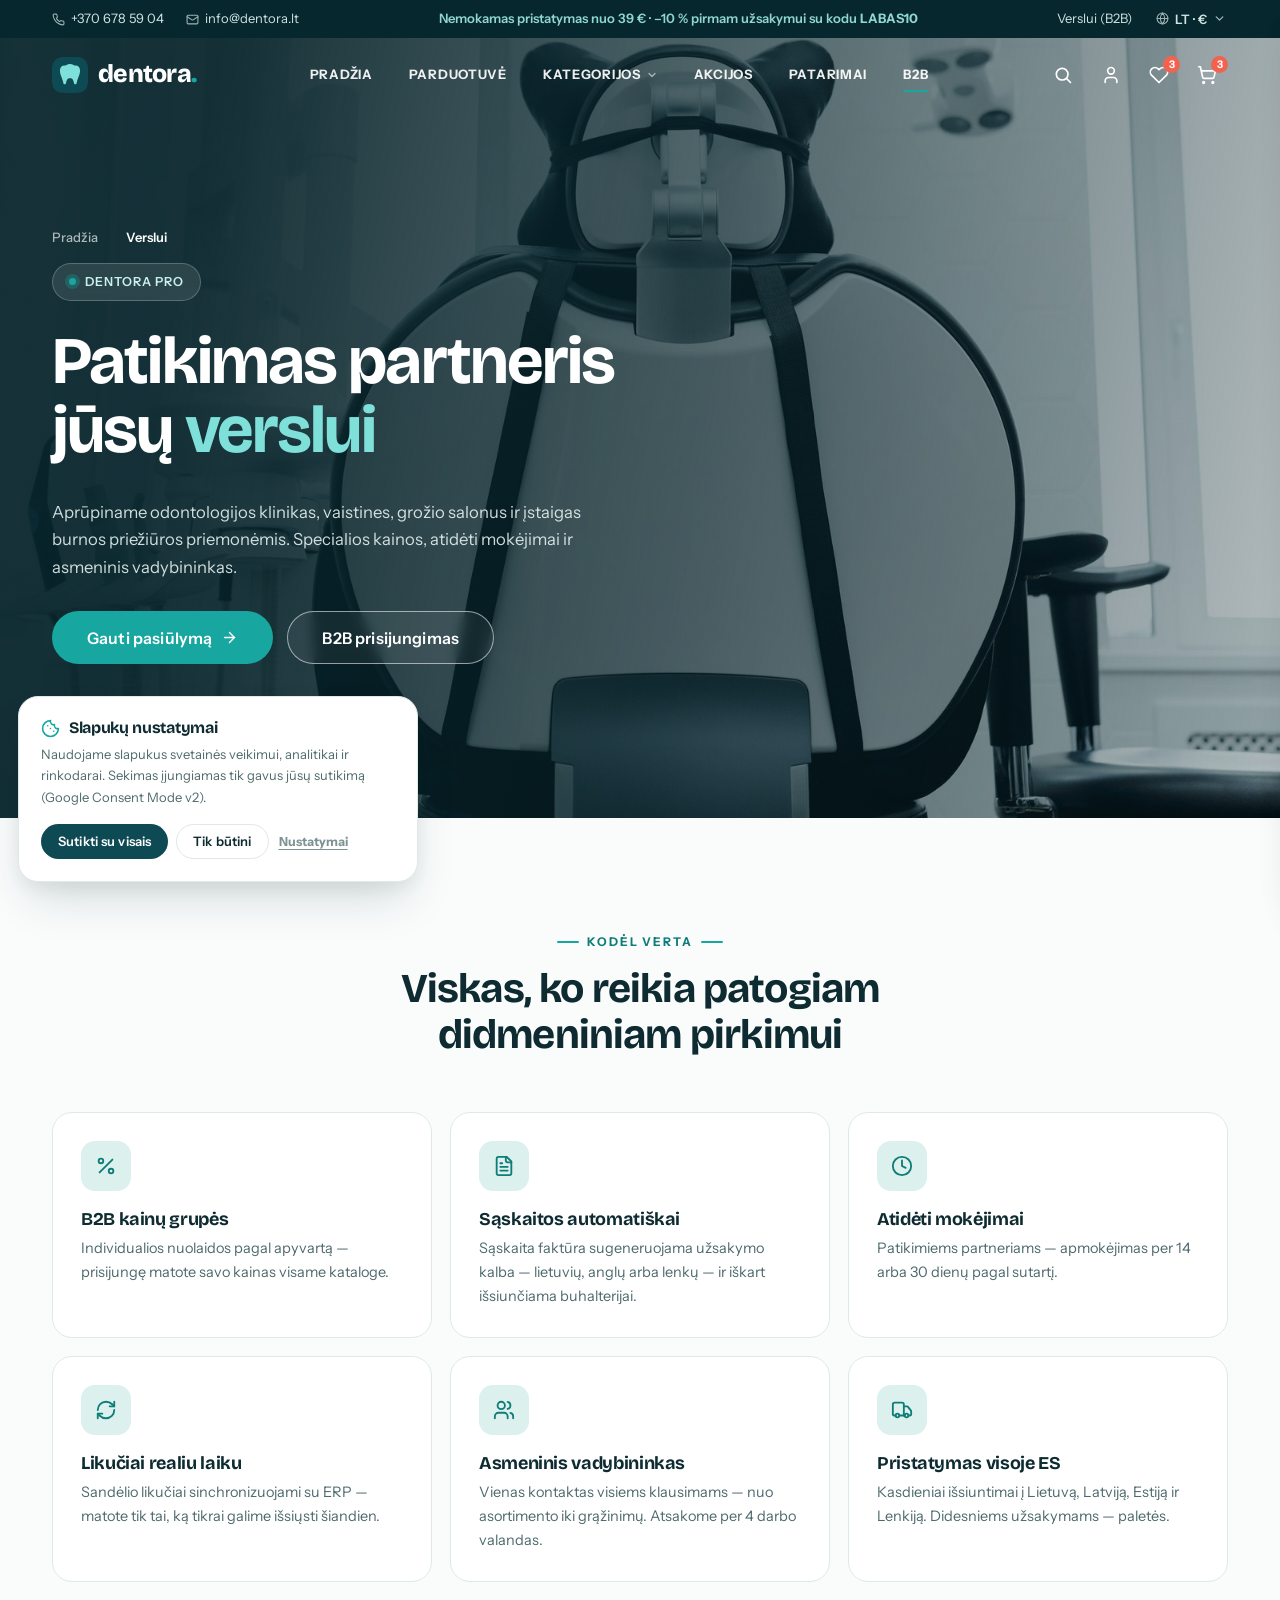
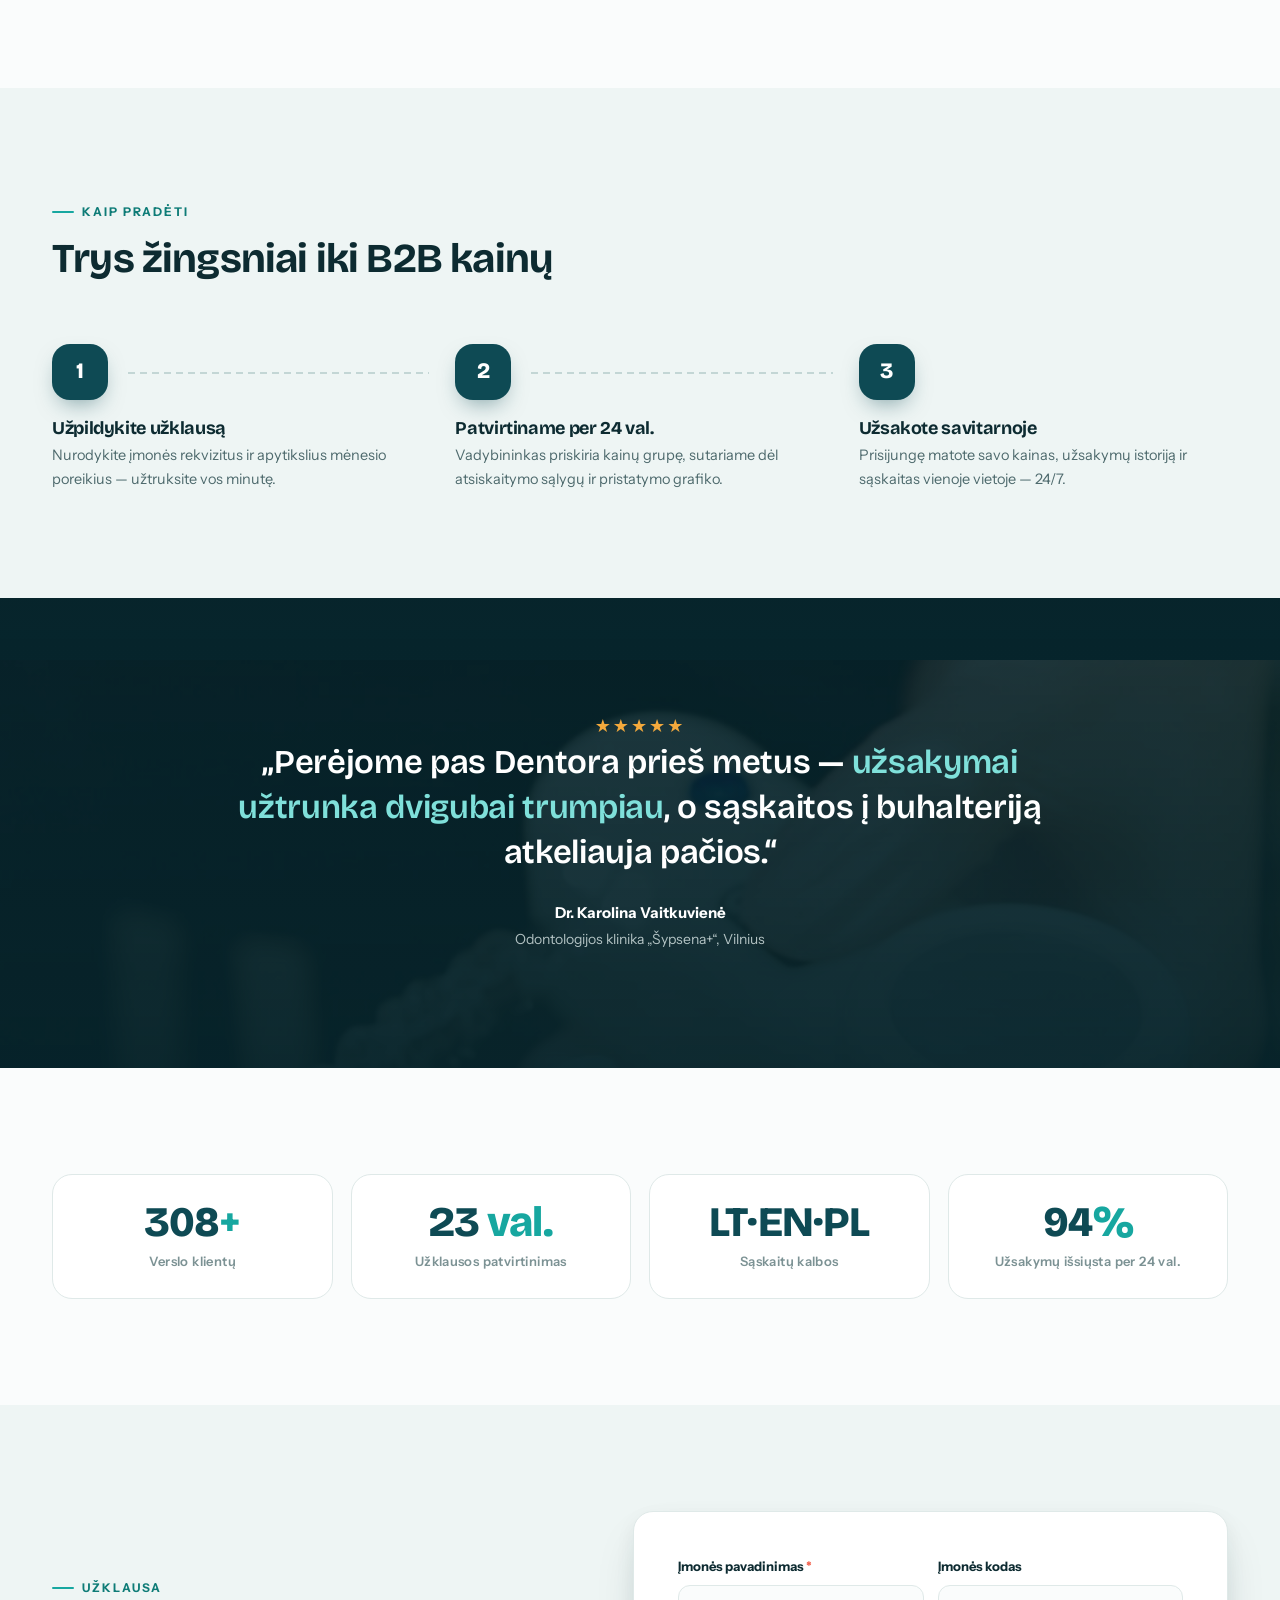
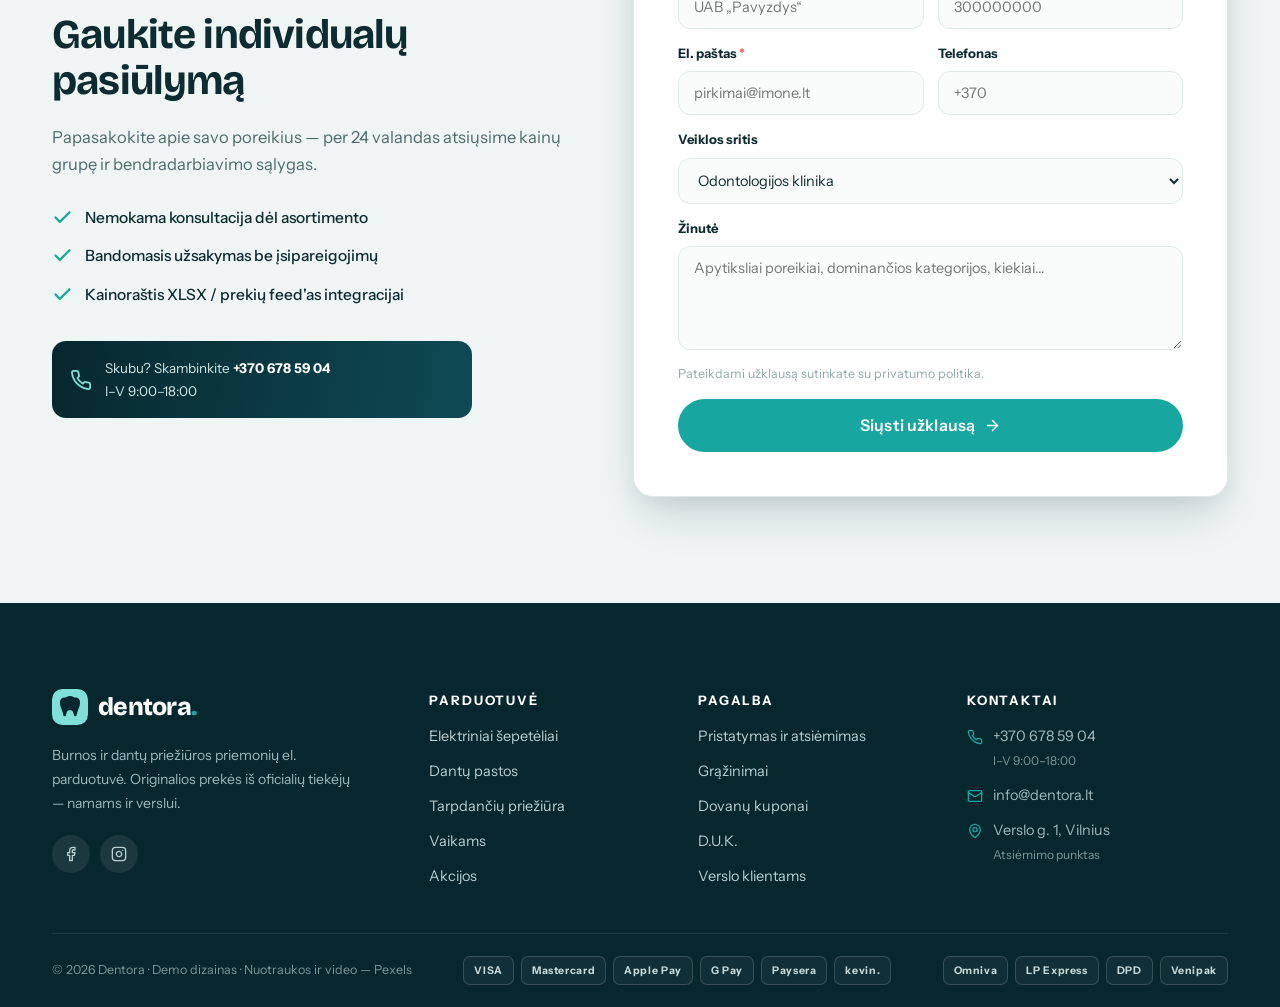
==== commit b5155c15: "Atnaujintos turinio nuotraukos: lokalizuota vaizdinė medžiaga Europos rinkai Co-Authored-By: Claude " ====
--- a/b2b.html
+++ b/b2b.html
@@ -353,7 +353,7 @@
   </div>
   <div class="minicart__items" data-cart-items>
     <div class="cart-item" data-price="8.50">
-      <img src="assets/img/6322805.jpg" alt="">
+      <img src="assets/img/216729.jpg" alt="">
       <div class="cart-item__body">
         <p class="cart-item__title">Curaprox Be You balinamoji pasta</p>
         <p class="cart-item__meta">90 ml · Persikų skonio</p>
--- a/assets/css/style.css
+++ b/assets/css/style.css
@@ -323,29 +323,50 @@
 .hero__scroll span{display:block;width:1.5px;height:38px;background:linear-gradient(180deg,#fff,transparent);animation:drip 2s ease infinite}
 @keyframes drip{0%{transform:scaleY(0);transform-origin:top}45%{transform:scaleY(1);transform-origin:top}55%{transform:scaleY(1);transform-origin:bottom}100%{transform:scaleY(0);transform-origin:bottom}}
 
-/* Plaukiojančios kortelės hero dešinėje */
-.hero__floats{position:absolute;inset:0;z-index:3;pointer-events:none}
+/* Plaukiojanti kortelė („Kodėl Dentora“ sekcijai) */
 .float-card{
   position:absolute;background:rgba(255,255,255,.92);backdrop-filter:blur(12px);
   border:1px solid rgba(255,255,255,.6);border-radius:16px;box-shadow:var(--shadow-l);
   animation:floaty 7s ease-in-out infinite;will-change:transform;
 }
-.float-card--product{right:13%;top:30%;display:flex;gap:12px;align-items:center;padding:12px 18px 12px 12px;animation-delay:.6s}
-.float-card--product img{width:56px;height:56px;border-radius:10px;object-fit:cover}
-.float-card--product .t{font-size:13px;font-weight:700;color:var(--ink);line-height:1.25}
-.float-card--product .p{font-size:13px;font-weight:700;color:var(--aqua-ink)}
 .float-card--review{right:26%;bottom:20%;max-width:250px;padding:16px 18px;animation-delay:1.6s}
 .float-card--review .stars{font-size:13px}
 .float-card--review p{font-size:13px;color:var(--ink);font-weight:600;margin:6px 0 4px;line-height:1.4}
 .float-card--review span{font-size:12px;color:#93A9AB}
-.float-chip{
-  position:absolute;right:8%;top:56%;display:inline-flex;align-items:center;gap:8px;
-  background:var(--deep);color:#BFE9E6;border-radius:999px;padding:10px 18px;
-  font-size:12.5px;font-weight:700;letter-spacing:.04em;box-shadow:var(--shadow-l);
-  animation:floaty 8s ease-in-out infinite;animation-delay:2.4s;
-}
-.float-chip svg{width:15px;height:15px;color:var(--aqua)}
 @keyframes floaty{0%,100%{translate:0 0}50%{translate:0 -14px}}
+
+/* Struktūruotas hero kortelių stulpelis */
+.hero__grid{display:grid;grid-template-columns:minmax(0,1fr) auto;align-items:center;gap:clamp(28px,4vw,72px)}
+.hero__cards{display:flex;flex-direction:column;gap:14px;width:340px;max-width:100%}
+.hero-card{
+  display:flex;align-items:center;gap:13px;
+  background:rgba(255,255,255,.95);backdrop-filter:blur(12px);
+  border:1px solid rgba(255,255,255,.65);border-radius:16px;
+  padding:14px 16px;box-shadow:0 20px 44px -18px rgba(4,26,31,.55);
+  color:var(--ink);text-decoration:none;
+  animation:floatSoft 7s ease-in-out infinite;
+  transition:box-shadow .3s ease,border-color .3s ease;
+}
+.hero__cards .hero-card:nth-child(2){animation-delay:1.4s}
+.hero__cards .hero-card:nth-child(3){animation-delay:2.8s}
+a.hero-card:hover{border-color:var(--aqua);box-shadow:0 26px 52px -16px rgba(4,26,31,.65);color:var(--ink)}
+@keyframes floatSoft{0%,100%{translate:0 0}50%{translate:0 -8px}}
+.hero-card__img{width:60px;height:60px;border-radius:12px;object-fit:cover;flex:none}
+.hero-card__icon{width:46px;height:46px;border-radius:13px;flex:none;display:grid;place-items:center;background:var(--deep);color:#7FE0DA}
+.hero-card__icon svg{width:21px;height:21px}
+.hero-card__body{flex:1;min-width:0}
+.hero-card__label{display:block;font-size:10.5px;font-weight:800;letter-spacing:.12em;text-transform:uppercase;color:var(--aqua-ink);margin-bottom:3px}
+.hero-card__body b{display:block;font-size:14px;line-height:1.3}
+.hero-card__body small{display:block;font-size:12px;color:#7C9294;margin-top:2px}
+.hero-card__meta{display:flex;align-items:center;gap:7px;margin-top:5px}
+.hero-card__meta .stars{font-size:12px;letter-spacing:1.5px}
+.hero-card__count{font-size:11.5px;color:#93A9AB}
+.hero-card__price{margin-left:auto;font-family:var(--font-display);font-weight:800;font-size:15.5px;color:var(--ink)}
+.hero-card--review{display:block}
+.hero-card--review .hero-card__stars{display:flex;align-items:center;gap:7px}
+.hero-card--review .hero-card__stars small{font-weight:800;color:var(--ink);font-size:12px}
+.hero-card--review p{margin:7px 0;font-size:13px;font-weight:600;line-height:1.45;color:var(--ink)}
+.hero-card--review>small{display:block;font-size:11.5px;color:#7C9294}
 
 /* ---------- USP juosta (užlipa ant hero) ---------- */
 .usp-wrap{position:relative;z-index:6;margin-top:-58px}
@@ -953,11 +974,6 @@
 .js .reveal[data-delay="5"]{transition-delay:.4s}
 
 /* ---------- Responsyvas ---------- */
-@media (max-width:1180px){
-  .float-card--review{right:6%}
-  .float-card--product{right:5%}
-  .float-chip{right:4%}
-}
 @media (max-width:1023px){
   .nav{display:none}
   .burger{display:inline-flex}
@@ -974,7 +990,12 @@
   .benefit-grid,.testi-grid,.blog-grid{grid-template-columns:repeat(2,1fr)}
   .steps{grid-template-columns:1fr;max-width:480px}
   .step:not(:last-child)::after{display:none}
-  .hero__floats{display:none}
+  .hero__grid{grid-template-columns:1fr;gap:0}
+  .hero__content{padding:60px 0 0}
+  .hero__cards{flex-direction:row;width:100%;margin:28px 0 56px;padding:4px 2px 10px;overflow-x:auto;scroll-snap-type:x mandatory;scrollbar-width:none;-webkit-overflow-scrolling:touch}
+  .hero__cards::-webkit-scrollbar{display:none}
+  .hero-card{flex:0 0 auto;width:min(76vw,270px);scroll-snap-align:start;animation:none}
+  .hero__scroll{display:none}
   .topbar__hide-m{display:none!important}
   .footer__grid{grid-template-columns:1fr 1fr}
 }
@@ -995,7 +1016,6 @@
   .usp:nth-child(n+2){border-top:1px solid var(--mist)}
   .usp-wrap{margin-top:-40px}
   .hero{min-height:640px}
-  .hero__scroll{display:none}
   .form-grid{grid-template-columns:1fr}
   .newsletter form{flex-direction:column;border-radius:22px}
   .newsletter .btn{width:100%}
